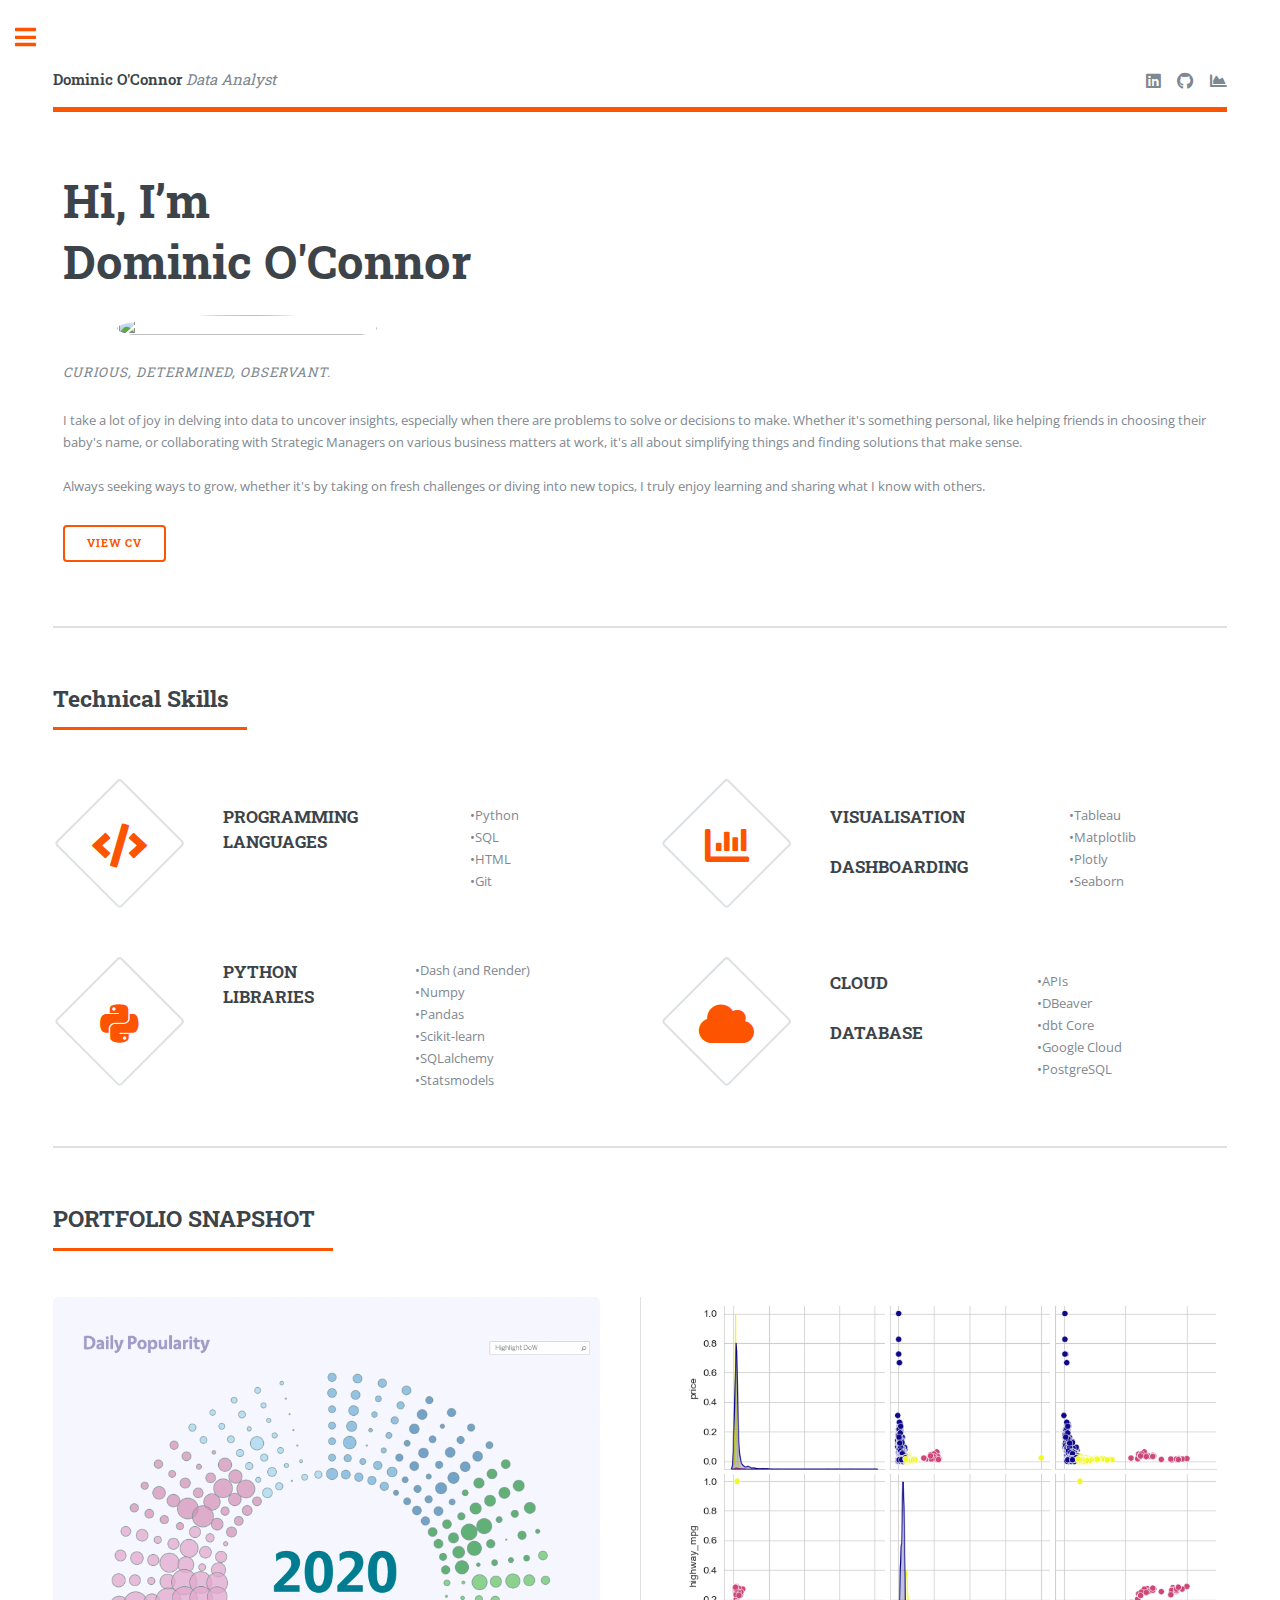
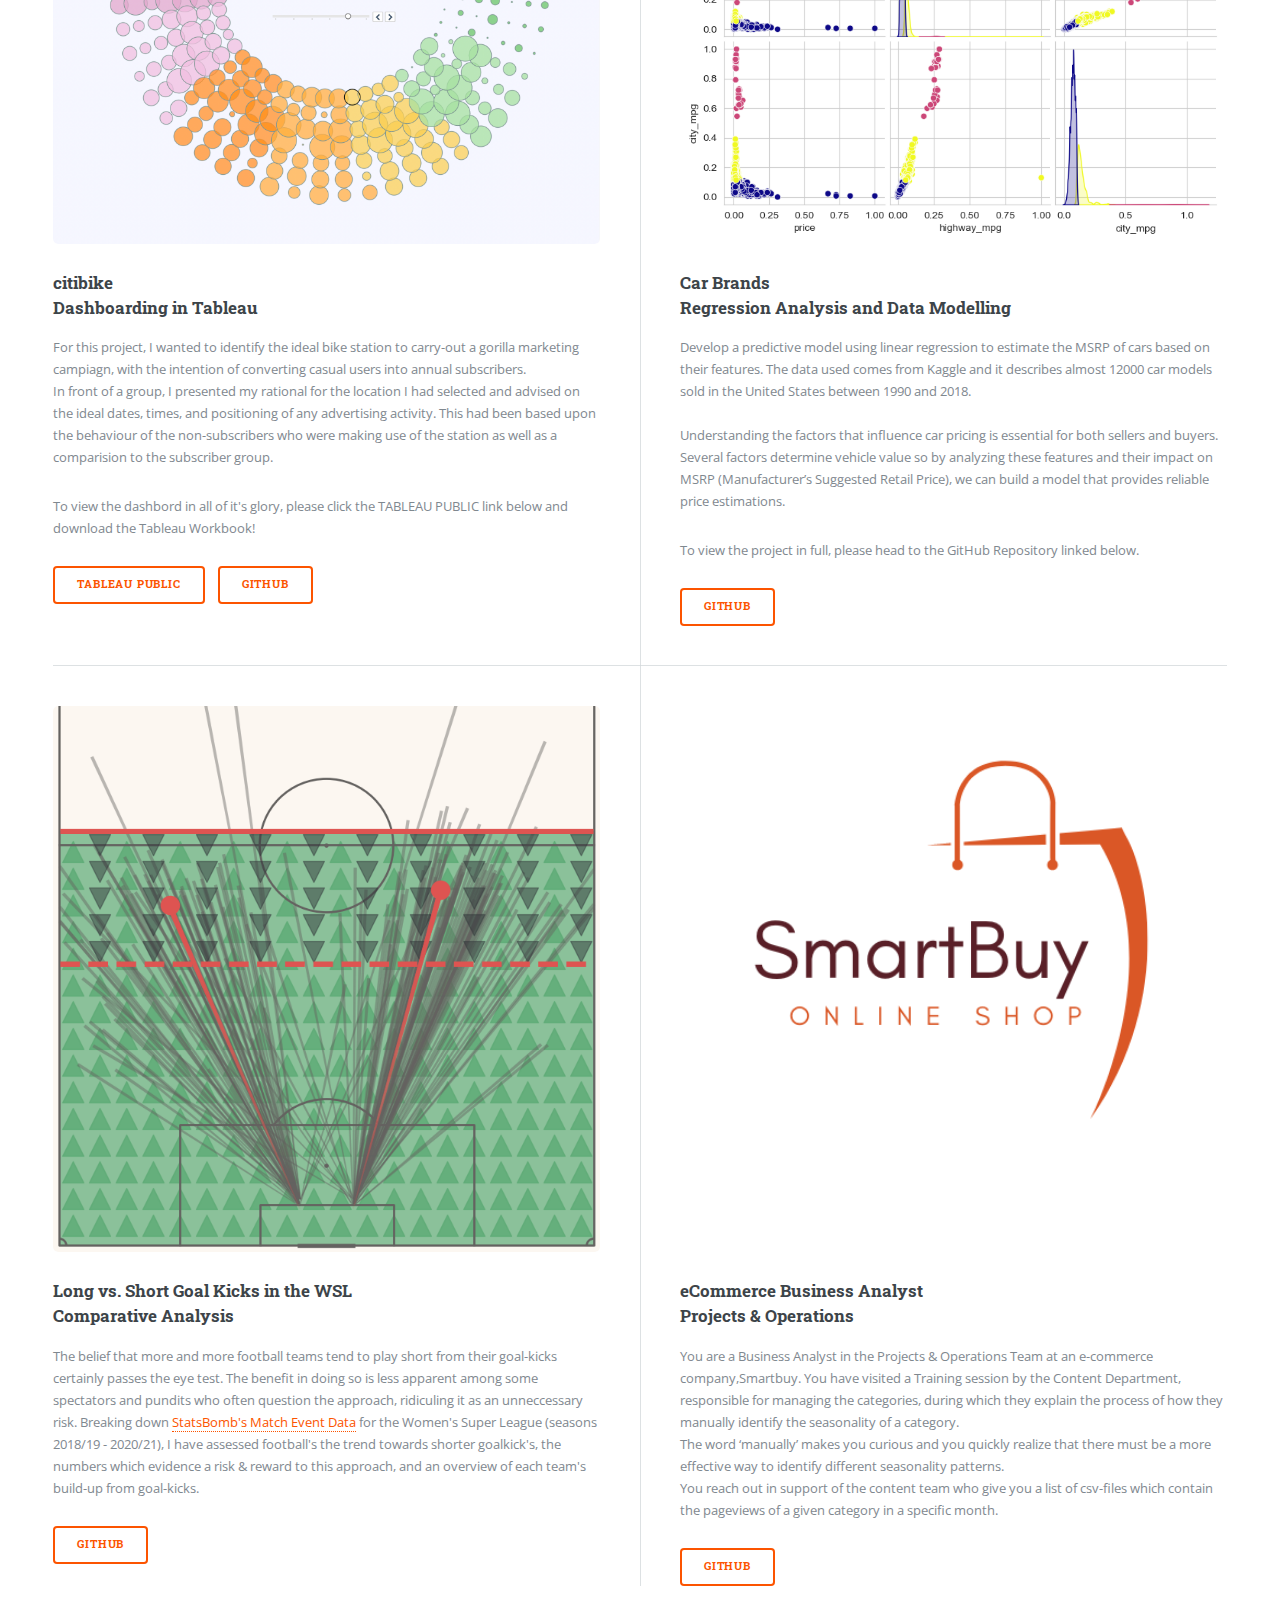
==== index.html @ 065645d9 "homepage update" ====
<!DOCTYPE HTML>
<!--
	Editorial by HTML5 UP
	html5up.net | @ajlkn
	Free for personal and commercial use under the CCA 3.0 license (html5up.net/license)
-->
<html>
	<head>
		<title>Dominic O'Connor : HOME</title>
		<meta charset="utf-8" />
		<meta name="viewport" content="width=device-width, initial-scale=1, user-scalable=no" />
		<link rel="stylesheet" href="assets/css/main.css" />
		<style>
            /* Custom styles for positioning */
            .content {
                display: flex;
                flex-wrap: flex;
            }

            .content > * {
                flex: 1 1 auto;
                margin: 10px; /* Adjust margins as needed */
            }

            .image.object {
                max-width: 260px; /* Adjust image width as needed */
				max-height: 260px;
				margin-top: 0;
				border-radius: 50%; /* Make the image circular */
				overflow: hidden; /* Hide overflow if the image exceeds the border-radius */
            }

            /* Optional: Adjust for responsiveness */
            @media (max-width: 50px) {
                .content {
                    flex-direction: column;
                }

                .image.object {
                    margin-top: 10px; /* Adjust spacing between text and image */
                    max-width: 100%;
                }
            }
        </style>
    </head>
    <body class="is-preload">

        <!-- Wrapper -->
        <div id="wrapper">

            <!-- Main -->
            <div id="main">
                <div class="inner">

                    <!-- Header -->
                    <header id="header">
                        <a href="index.html" class="logo"><strong>Dominic O'Connor</strong>  <i>Data Analyst </i></a>
                        <ul class="icons">
                            <li><a href="https://www.linkedin.com/in/dominic-oconnor-ber/" class="icon brands fa-linkedin"><span class="label">LinkedIn</span></a></li>
                            <li><a href="https://github.com/domoconnor89/data_analytics" class="icon brands fa-github"><span class="label">GitHub</span></a></li>
							<li><a href="https://public.tableau.com/app/profile/dominic.oconnor/vizzes" class="icon solid fa-chart-area"><span class="label">Tableau</span></a></li>
                        </ul>
                    </header>

                    <!-- Banner -->
                    <section id="banner">
                        <div class="content">
                            <div>
                                <header>
                                    <h1>Hi, I’m<br />
                                        Dominic O'Connor
                                    </h1>
									<span class="image object">
										<img src="https://media.licdn.com/dms/image/D4E03AQFtPS8UwrPFDA/profile-displayphoto-shrink_400_400/0/1677434309975?e=1720656000&v=beta&t=kcJANQjPfqrZ8H5H9mLV_hYFiidz7Fue8SlRc5HtqXQ" alt="" />
									</span>
                                    <p><i>Curious, determined, observant.</i></p>
                                </header>
                                <p>I take a lot of joy in delving into data to uncover insights, especially when there are problems to solve or decisions to make. Whether it's something personal, like helping friends in choosing their baby's name, or collaborating with Strategic Managers on various business matters at work, it's all about simplifying things and finding solutions that make sense.<br /><br />Always seeking ways to grow, whether it's by taking on fresh challenges or diving into new topics, I truly enjoy learning and sharing what I know with others.</p>
                                <ul class="actions">
                                    <li><a href="https://drive.google.com/file/d/100K8u-J4rT_ey2zzI8saqtBsIDunyB8M/view?usp=sharing" class="button big">View CV</a></li>
                                </ul>
                            </div>
                        </div>
                    </section>

							<!-- Section -->
								<section>
									<header class="major">
										<h2>Technical Skills</h2>
									</header>
									<div class="features">
										<article>
											<span class="icon solid fa-code"></span>
											<div class="content">
												<h3>PROGRAMMING<br>LANGUAGES</h3>
												<p>&#x2022;Python<br>
												&#x2022;SQL<br>
												&#x2022;HTML<br>
												&#x2022;Git</p>
											</div>
										</article>
										<article>
											<span class="icon solid fa-chart-bar"></span>
											<div class="content">
												<h3>VISUALISATION<br><br>DASHBOARDING</h3>
												<p>&#x2022;Tableau<br>
												&#x2022;Matplotlib<br>
												&#x2022;Plotly<br>
												&#x2022;Seaborn
												</p>
											</div>
										</article>
										<article>
											<span class="icon brands fa-python"></span>
											<div class="content">
												<h3>PYTHON<br>LIBRARIES</h3>
												<p>&#x2022;Dash (and Render)<br>
												&#x2022;Numpy<br>
												&#x2022;Pandas<br>
												&#x2022;Scikit-learn<br>
												&#x2022;SQLalchemy<br>
												&#x2022;Statsmodels
												</p>
											</div>
										</article>
										<article>
											<span class="icon solid fa-cloud"></span>
											<div class="content">
												<h3>CLOUD<br><br>DATABASE</h3>
												<p>&#x2022;APIs<br>
												&#x2022;DBeaver<br>
												&#x2022;dbt Core<br>
												&#x2022;Google Cloud<br>
												&#x2022;PostgreSQL</p>
											</div>
										</article>
									</div>
								</section>

							<!-- Section -->
								<section>
									<header class="major">
										<h2>PORTFOLIO SNAPSHOT</h2>
									</header>
									<div class="posts">
										<article>
											<a href="https://public.tableau.com/views/jc_citibike_final/CitiBikeStory?:language=en-US&:sid=&:display_count=n&:origin=viz_share_link" class="image"><img src="images/pic01.png" alt="" /></a>
											<h3>citibike <br>Dashboarding in Tableau</h3>
											<p>For this project, I wanted to identify the ideal bike station to carry-out a gorilla marketing campiagn, with the intention of converting casual users into annual subscribers.<br>
											In front of a group, I presented my rational for the location I had selected and advised on the ideal dates, times, and positioning of any advertising activity. This had been based upon the behaviour of the non-subscribers who were making use of the station as well as a comparision to the subscriber group.</p>
											<p>To view the dashbord in all of it's glory, please click the TABLEAU PUBLIC link below and download the Tableau Workbook!</p>

											<ul class="actions">
												<li><a href="https://public.tableau.com/views/jc_citibike_final/CitiBikeStory?:language=en-US&:sid=&:display_count=n&:origin=viz_share_link" class="button">Tableau Public</a></li>
											
												<li><a href="https://github.com/domoconnor89/data_analytics/tree/main/citibikes_dashboarding" class="button">GitHub</a></li>
											</ul>
										</article>
										<article>
											<a href="https://github.com/domoconnor89/data_analytics/tree/main/car_brand_modeling" class="image"><img src="images/pic02.png" alt="" /></a>
											<h3>Car Brands <br>Regression Analysis and Data Modelling</h3>
											<p>Develop a predictive model using linear regression to estimate the MSRP of cars based on their features. The data used comes from Kaggle and it describes almost 12000 car models sold in the United States between 1990 and 2018.
											<br><br>
											Understanding the factors that influence car pricing is essential for both sellers and buyers. Several factors determine vehicle value so by analyzing these features and their impact on MSRP (Manufacturer’s Suggested Retail Price), we can build a model that provides reliable price estimations.</p>
											<p>To view the project in full, please head to the GitHub Repository linked below.</p>
											<ul class="actions">
												<li><a href="https://github.com/domoconnor89/data_analytics/tree/main/car_brand_modeling" class="button">GitHub</a></li>
											</ul>
										</article>
										<article>
											<a href="https://github.com/domoconnor89/data_analytics/tree/main/goal_kick_comparative_analysis" class="image"><img src="images/pic03.png" alt="" /></a>
											<h3>Long vs. Short Goal Kicks in the WSL <br>Comparative Analysis</h3>
											<p>The belief that more and more football teams tend to play short from their goal-kicks certainly passes the eye test. The benefit in doing so is less apparent among some spectators and pundits who often question the approach, ridiculing it as an unneccessary risk. Breaking down <a href="https://statsbomb.com/news/statsbomb-release-free-2020-21-fa-womens-super-league-data-updated-r-guide/">StatsBomb's Match Event Data</a> for the Women's Super League (seasons 2018/19 - 2020/21), I have assessed football's the trend towards shorter goalkick's, the numbers which evidence a risk & reward to this approach, and an overview of each team's build-up from goal-kicks.</p>
											<ul class="actions">
												<li><a href="https://github.com/domoconnor89/data_analytics/tree/main/goal_kick_comparative_analysis" class="button">GitHub</a></li>
											</ul>
										</article>
										<article>
											<a href="https://github.com/domoconnor89/data_analytics/tree/main/ecommerce_traffic_analysis" class="image"><img src="images/pic04.png" alt="" /></a>
											<h3>eCommerce Business Analyst <br>Projects & Operations</h3>
											<p>You are a Business Analyst in the Projects & Operations Team at an e-commerce company,Smartbuy. You have visited a Training session by the Content Department, responsible for managing the categories, during which they explain the process of how they manually identify the seasonality of a category.
											<br>The word ‘manually’ makes you curious and you quickly realize that there must be a more effective way to identify different seasonality patterns.
											<br>You reach out in support of the content team who give you a list of csv-files which contain the pageviews of a given category in a specific month.</p>
											<ul class="actions">
												<li><a href="https://github.com/domoconnor89/data_analytics/tree/main/ecommerce_traffic_analysis" class="button">GitHub</a></li>
											</ul>
										</article>
										
									</div>
								</section>

						</div>
					</div>

				<!-- Sidebar -->
					<div id="sidebar">
						<div class="inner">

							<!-- Search -->
								<section id="search" class="alt">
									<form method="post" action="#">
										<input type="text" name="query" id="query" placeholder="Search" />
									</form>
								</section>

							<!-- Menu -->
								<nav id="menu">
									<header class="major">
										<h2>Menu</h2>
									</header>
									<ul>
										<li><a href="index.html">Home</a></li>
										<li><a href="cv_resume.html">CV / Resumé</a></li>
										<li><a href="portfolio.html">Portfolio</a></li>
										<li>
											<span class="opener">External Links</span>
											<ul>
												<li><a href="https://www.linkedin.com/in/dominic-oconnor-ber/">LinkedIn</a></li>
												<li><a href="https://github.com/domoconnor89/data_analytics">GitHub</a></li>
												<li><a href="https://public.tableau.com/app/profile/dominic.oconnor/vizzes" >Tableau Public</a></li>
											</ul>
										</li>
										
									</ul>
								</nav>

							<!-- Section -->
								<section>
									<header class="major">
										<h2>Get In Touch</h2>
									</header>
									<p>Interested in working together? <br>
										Please get in touch with me via LinkedIn or the email address below. I’d love to hear from you! </p>
										<ul class="contact">
										<li class="icon brands fa-linkedin"><a href="https://www.linkedin.com/in/dominic-oconnor-ber/">LinkedIn</a></li>

										<li class="icon solid fa-envelope"><a href="mailto:dominicoconnor89@googlemail.com">dominicoconnor89@googlemail.com</a></li>
									</section>

									<section>	
									<h2>Dominic O'Connor<br><i>Data Analyst</i></h2>
									<ul class="contact">
									<li class="icon solid fa-map-marker-alt">Berlin, Germany</li>
									</ul>

							<!-- Footer -->
								<footer id="footer">
									<p class="copyright">&copy; Untitled. All rights reserved. <br>Design: <a href="https://html5up.net">HTML5 UP</a>.</p>
								</footer>

						</div>
					</div>

			</div>

		<!-- Scripts -->
			<script src="assets/js/jquery.min.js"></script>
			<script src="assets/js/browser.min.js"></script>
			<script src="assets/js/breakpoints.min.js"></script>
			<script src="assets/js/util.js"></script>
			<script src="assets/js/main.js"></script>

	</body>
</html>
---- assets/css/main.css ----
@import url(fontawesome-all.min.css);
@import url("https://fonts.googleapis.com/css?family=Open+Sans:400,600,400italic,600italic|Roboto+Slab:400,700");
/*
	Editorial by HTML5 UP
	html5up.net | @ajlkn
	Free for personal and commercial use under the CCA 3.0 license (html5up.net/license)
*/
html, body, div, span, applet, object,
iframe, h1, h2, h3, h4, h5, h6, p, blockquote,
pre, a, abbr, acronym, address, big, cite,
code, del, dfn, em, img, ins, kbd, q, s, samp,
small, strike, strong, sub, sup, tt, var, b,
u, i, center, dl, dt, dd, ol, ul, li, fieldset,
form, label, legend, table, caption, tbody,
tfoot, thead, tr, th, td, article, aside,
canvas, details, embed, figure, figcaption,
footer, header, hgroup, menu, nav, output, ruby,
section, summary, time, mark, audio, video {
  margin: 0;
  padding: 0;
  border: 0;
  font-size: 100%;
  font: inherit;
  vertical-align: baseline; }

article, aside, details, figcaption, figure,
footer, header, hgroup, menu, nav, section {
  display: block; }

body {
  line-height: 1; }

ol, ul {
  list-style: none; }

blockquote, q {
  quotes: none; }
  blockquote:before, blockquote:after, q:before, q:after {
    content: '';
    content: none; }

table {
  border-collapse: collapse;
  border-spacing: 0; }

body {
  -webkit-text-size-adjust: none; }

mark {
  background-color: transparent;
  color: inherit; }

input::-moz-focus-inner {
  border: 0;
  padding: 0; }

input, select, textarea {
  -moz-appearance: none;
  -webkit-appearance: none;
  -ms-appearance: none;
  appearance: none; }

/* Basic */
@-ms-viewport {
  width: device-width; }

body {
  -ms-overflow-style: scrollbar; }

@media screen and (max-width: 480px) {
  html, body {
    min-width: 320px; } }

html {
  box-sizing: border-box; }

*, *:before, *:after {
  box-sizing: inherit; }

body {
  background: #ffffff; }
  body.is-preload *, body.is-preload *:before, body.is-preload *:after, body.is-resizing *, body.is-resizing *:before, body.is-resizing *:after {
    -moz-animation: none !important;
    -webkit-animation: none !important;
    -ms-animation: none !important;
    animation: none !important;
    -moz-transition: none !important;
    -webkit-transition: none !important;
    -ms-transition: none !important;
    transition: none !important; }

/* Type */
body, input, select, textarea {
  color: #7f888f;
  font-family: "Open Sans", sans-serif;
  font-size: 13pt;
  font-weight: 400;
  line-height: 1.65; }
  @media screen and (max-width: 1680px) {
    body, input, select, textarea {
      font-size: 11pt; } }
  @media screen and (max-width: 1280px) {
    body, input, select, textarea {
      font-size: 10pt; } }
  @media screen and (max-width: 360px) {
    body, input, select, textarea {
      font-size: 9pt; } }

a {
  -moz-transition: color 0.2s ease-in-out, border-bottom-color 0.2s ease-in-out;
  -webkit-transition: color 0.2s ease-in-out, border-bottom-color 0.2s ease-in-out;
  -ms-transition: color 0.2s ease-in-out, border-bottom-color 0.2s ease-in-out;
  transition: color 0.2s ease-in-out, border-bottom-color 0.2s ease-in-out;
  border-bottom: dotted 1px;
  color: #fc5400;
  text-decoration: none; }
  a:hover {
    border-bottom-color: #fc5400;
    color: #fc5400 !important; }
    a:hover strong {
      color: inherit; }

strong, b {
  color: #3d4449;
  font-weight: 600; }

em, i {
  font-style: italic; }

p {
  margin: 0 0 2em 0; }

h1, h2, h3, h4, h5, h6 {
  color: #3d4449;
  font-family: "Roboto Slab", serif;
  font-weight: 700;
  line-height: 1.5;
  margin: 0 0 1em 0; }
  h1 a, h2 a, h3 a, h4 a, h5 a, h6 a {
    color: inherit;
    text-decoration: none;
    border-bottom: 0; }

h1 {
  font-size: 4em;
  margin: 0 0 0.5em 0;
  line-height: 1.3; }

h2 {
  font-size: 1.75em; }

h3 {
  font-size: 1.25em; }

h4 {
  font-size: 1.1em; }

h5 {
  font-size: 0.9em; }

h6 {
  font-size: 0.7em; }

@media screen and (max-width: 1680px) {
  h1 {
    font-size: 3.5em; } }

@media screen and (max-width: 980px) {
  h1 {
    font-size: 3.25em; } }

@media screen and (max-width: 736px) {
  h1 {
    font-size: 2em;
    line-height: 1.4; }
  h2 {
    font-size: 1.5em; } }

sub {
  font-size: 0.8em;
  position: relative;
  top: 0.5em; }

sup {
  font-size: 0.8em;
  position: relative;
  top: -0.5em; }

blockquote {
  border-left: solid 3px rgba(210, 215, 217, 0.75);
  font-style: italic;
  margin: 0 0 2em 0;
  padding: 0.5em 0 0.5em 2em; }

code {
  background: rgba(230, 235, 237, 0.25);
  border-radius: 0.375em;
  border: solid 1px rgba(210, 215, 217, 0.75);
  font-family: "Courier New", monospace;
  font-size: 0.9em;
  margin: 0 0.25em;
  padding: 0.25em 0.65em; }

pre {
  -webkit-overflow-scrolling: touch;
  font-family: "Courier New", monospace;
  font-size: 0.9em;
  margin: 0 0 2em 0; }
  pre code {
    display: block;
    line-height: 1.75;
    padding: 1em 1.5em;
    overflow-x: auto; }

hr {
  border: 0;
  border-bottom: solid 1px rgba(210, 215, 217, 0.75);
  margin: 2em 0; }
  hr.major {
    margin: 3em 0; }

.align-left {
  text-align: left; }

.align-center {
  text-align: center; }

.align-right {
  text-align: right; }

/* Row */
.row {
  display: flex;
  flex-wrap: wrap;
  box-sizing: border-box;
  align-items: stretch; }
  .row > * {
    box-sizing: border-box; }
  .row.gtr-uniform > * > :last-child {
    margin-bottom: 0; }
  .row.aln-left {
    justify-content: flex-start; }
  .row.aln-center {
    justify-content: center; }
  .row.aln-right {
    justify-content: flex-end; }
  .row.aln-top {
    align-items: flex-start; }
  .row.aln-middle {
    align-items: center; }
  .row.aln-bottom {
    align-items: flex-end; }
  .row > .imp {
    order: -1; }
  .row > .col-1 {
    width: 8.33333%; }
  .row > .off-1 {
    margin-left: 8.33333%; }
  .row > .col-2 {
    width: 16.66667%; }
  .row > .off-2 {
    margin-left: 16.66667%; }
  .row > .col-3 {
    width: 25%; }
  .row > .off-3 {
    margin-left: 25%; }
  .row > .col-4 {
    width: 33.33333%; }
  .row > .off-4 {
    margin-left: 33.33333%; }
  .row > .col-5 {
    width: 41.66667%; }
  .row > .off-5 {
    margin-left: 41.66667%; }
  .row > .col-6 {
    width: 50%; }
  .row > .off-6 {
    margin-left: 50%; }
  .row > .col-7 {
    width: 58.33333%; }
  .row > .off-7 {
    margin-left: 58.33333%; }
  .row > .col-8 {
    width: 66.66667%; }
  .row > .off-8 {
    margin-left: 66.66667%; }
  .row > .col-9 {
    width: 75%; }
  .row > .off-9 {
    margin-left: 75%; }
  .row > .col-10 {
    width: 83.33333%; }
  .row > .off-10 {
    margin-left: 83.33333%; }
  .row > .col-11 {
    width: 91.66667%; }
  .row > .off-11 {
    margin-left: 91.66667%; }
  .row > .col-12 {
    width: 100%; }
  .row > .off-12 {
    margin-left: 100%; }
  .row.gtr-0 {
    margin-top: 0;
    margin-left: 0em; }
    .row.gtr-0 > * {
      padding: 0 0 0 0em; }
    .row.gtr-0.gtr-uniform {
      margin-top: 0em; }
      .row.gtr-0.gtr-uniform > * {
        padding-top: 0em; }
  .row.gtr-25 {
    margin-top: 0;
    margin-left: -0.375em; }
    .row.gtr-25 > * {
      padding: 0 0 0 0.375em; }
    .row.gtr-25.gtr-uniform {
      margin-top: -0.375em; }
      .row.gtr-25.gtr-uniform > * {
        padding-top: 0.375em; }
  .row.gtr-50 {
    margin-top: 0;
    margin-left: -0.75em; }
    .row.gtr-50 > * {
      padding: 0 0 0 0.75em; }
    .row.gtr-50.gtr-uniform {
      margin-top: -0.75em; }
      .row.gtr-50.gtr-uniform > * {
        padding-top: 0.75em; }
  .row {
    margin-top: 0;
    margin-left: -1.5em; }
    .row > * {
      padding: 0 0 0 1.5em; }
    .row.gtr-uniform {
      margin-top: -1.5em; }
      .row.gtr-uniform > * {
        padding-top: 1.5em; }
  .row.gtr-150 {
    margin-top: 0;
    margin-left: -2.25em; }
    .row.gtr-150 > * {
      padding: 0 0 0 2.25em; }
    .row.gtr-150.gtr-uniform {
      margin-top: -2.25em; }
      .row.gtr-150.gtr-uniform > * {
        padding-top: 2.25em; }
  .row.gtr-200 {
    margin-top: 0;
    margin-left: -3em; }
    .row.gtr-200 > * {
      padding: 0 0 0 3em; }
    .row.gtr-200.gtr-uniform {
      margin-top: -3em; }
      .row.gtr-200.gtr-uniform > * {
        padding-top: 3em; }
  @media screen and (max-width: 1680px) {
    .row {
      display: flex;
      flex-wrap: wrap;
      box-sizing: border-box;
      align-items: stretch; }
      .row > * {
        box-sizing: border-box; }
      .row.gtr-uniform > * > :last-child {
        margin-bottom: 0; }
      .row.aln-left {
        justify-content: flex-start; }
      .row.aln-center {
        justify-content: center; }
      .row.aln-right {
        justify-content: flex-end; }
      .row.aln-top {
        align-items: flex-start; }
      .row.aln-middle {
        align-items: center; }
      .row.aln-bottom {
        align-items: flex-end; }
      .row > .imp-xlarge {
        order: -1; }
      .row > .col-1-xlarge {
        width: 8.33333%; }
      .row > .off-1-xlarge {
        margin-left: 8.33333%; }
      .row > .col-2-xlarge {
        width: 16.66667%; }
      .row > .off-2-xlarge {
        margin-left: 16.66667%; }
      .row > .col-3-xlarge {
        width: 25%; }
      .row > .off-3-xlarge {
        margin-left: 25%; }
      .row > .col-4-xlarge {
        width: 33.33333%; }
      .row > .off-4-xlarge {
        margin-left: 33.33333%; }
      .row > .col-5-xlarge {
        width: 41.66667%; }
      .row > .off-5-xlarge {
        margin-left: 41.66667%; }
      .row > .col-6-xlarge {
        width: 50%; }
      .row > .off-6-xlarge {
        margin-left: 50%; }
      .row > .col-7-xlarge {
        width: 58.33333%; }
      .row > .off-7-xlarge {
        margin-left: 58.33333%; }
      .row > .col-8-xlarge {
        width: 66.66667%; }
      .row > .off-8-xlarge {
        margin-left: 66.66667%; }
      .row > .col-9-xlarge {
        width: 75%; }
      .row > .off-9-xlarge {
        margin-left: 75%; }
      .row > .col-10-xlarge {
        width: 83.33333%; }
      .row > .off-10-xlarge {
        margin-left: 83.33333%; }
      .row > .col-11-xlarge {
        width: 91.66667%; }
      .row > .off-11-xlarge {
        margin-left: 91.66667%; }
      .row > .col-12-xlarge {
        width: 100%; }
      .row > .off-12-xlarge {
        margin-left: 100%; }
      .row.gtr-0 {
        margin-top: 0;
        margin-left: 0em; }
        .row.gtr-0 > * {
          padding: 0 0 0 0em; }
        .row.gtr-0.gtr-uniform {
          margin-top: 0em; }
          .row.gtr-0.gtr-uniform > * {
            padding-top: 0em; }
      .row.gtr-25 {
        margin-top: 0;
        margin-left: -0.375em; }
        .row.gtr-25 > * {
          padding: 0 0 0 0.375em; }
        .row.gtr-25.gtr-uniform {
          margin-top: -0.375em; }
          .row.gtr-25.gtr-uniform > * {
            padding-top: 0.375em; }
      .row.gtr-50 {
        margin-top: 0;
        margin-left: -0.75em; }
        .row.gtr-50 > * {
          padding: 0 0 0 0.75em; }
        .row.gtr-50.gtr-uniform {
          margin-top: -0.75em; }
          .row.gtr-50.gtr-uniform > * {
            padding-top: 0.75em; }
      .row {
        margin-top: 0;
        margin-left: -1.5em; }
        .row > * {
          padding: 0 0 0 1.5em; }
        .row.gtr-uniform {
          margin-top: -1.5em; }
          .row.gtr-uniform > * {
            padding-top: 1.5em; }
      .row.gtr-150 {
        margin-top: 0;
        margin-left: -2.25em; }
        .row.gtr-150 > * {
          padding: 0 0 0 2.25em; }
        .row.gtr-150.gtr-uniform {
          margin-top: -2.25em; }
          .row.gtr-150.gtr-uniform > * {
            padding-top: 2.25em; }
      .row.gtr-200 {
        margin-top: 0;
        margin-left: -3em; }
        .row.gtr-200 > * {
          padding: 0 0 0 3em; }
        .row.gtr-200.gtr-uniform {
          margin-top: -3em; }
          .row.gtr-200.gtr-uniform > * {
            padding-top: 3em; } }
  @media screen and (max-width: 1280px) {
    .row {
      display: flex;
      flex-wrap: wrap;
      box-sizing: border-box;
      align-items: stretch; }
      .row > * {
        box-sizing: border-box; }
      .row.gtr-uniform > * > :last-child {
        margin-bottom: 0; }
      .row.aln-left {
        justify-content: flex-start; }
      .row.aln-center {
        justify-content: center; }
      .row.aln-right {
        justify-content: flex-end; }
      .row.aln-top {
        align-items: flex-start; }
      .row.aln-middle {
        align-items: center; }
      .row.aln-bottom {
        align-items: flex-end; }
      .row > .imp-large {
        order: -1; }
      .row > .col-1-large {
        width: 8.33333%; }
      .row > .off-1-large {
        margin-left: 8.33333%; }
      .row > .col-2-large {
        width: 16.66667%; }
      .row > .off-2-large {
        margin-left: 16.66667%; }
      .row > .col-3-large {
        width: 25%; }
      .row > .off-3-large {
        margin-left: 25%; }
      .row > .col-4-large {
        width: 33.33333%; }
      .row > .off-4-large {
        margin-left: 33.33333%; }
      .row > .col-5-large {
        width: 41.66667%; }
      .row > .off-5-large {
        margin-left: 41.66667%; }
      .row > .col-6-large {
        width: 50%; }
      .row > .off-6-large {
        margin-left: 50%; }
      .row > .col-7-large {
        width: 58.33333%; }
      .row > .off-7-large {
        margin-left: 58.33333%; }
      .row > .col-8-large {
        width: 66.66667%; }
      .row > .off-8-large {
        margin-left: 66.66667%; }
      .row > .col-9-large {
        width: 75%; }
      .row > .off-9-large {
        margin-left: 75%; }
      .row > .col-10-large {
        width: 83.33333%; }
      .row > .off-10-large {
        margin-left: 83.33333%; }
      .row > .col-11-large {
        width: 91.66667%; }
      .row > .off-11-large {
        margin-left: 91.66667%; }
      .row > .col-12-large {
        width: 100%; }
      .row > .off-12-large {
        margin-left: 100%; }
      .row.gtr-0 {
        margin-top: 0;
        margin-left: 0em; }
        .row.gtr-0 > * {
          padding: 0 0 0 0em; }
        .row.gtr-0.gtr-uniform {
          margin-top: 0em; }
          .row.gtr-0.gtr-uniform > * {
            padding-top: 0em; }
      .row.gtr-25 {
        margin-top: 0;
        margin-left: -0.375em; }
        .row.gtr-25 > * {
          padding: 0 0 0 0.375em; }
        .row.gtr-25.gtr-uniform {
          margin-top: -0.375em; }
          .row.gtr-25.gtr-uniform > * {
            padding-top: 0.375em; }
      .row.gtr-50 {
        margin-top: 0;
        margin-left: -0.75em; }
        .row.gtr-50 > * {
          padding: 0 0 0 0.75em; }
        .row.gtr-50.gtr-uniform {
          margin-top: -0.75em; }
          .row.gtr-50.gtr-uniform > * {
            padding-top: 0.75em; }
      .row {
        margin-top: 0;
        margin-left: -1.5em; }
        .row > * {
          padding: 0 0 0 1.5em; }
        .row.gtr-uniform {
          margin-top: -1.5em; }
          .row.gtr-uniform > * {
            padding-top: 1.5em; }
      .row.gtr-150 {
        margin-top: 0;
        margin-left: -2.25em; }
        .row.gtr-150 > * {
          padding: 0 0 0 2.25em; }
        .row.gtr-150.gtr-uniform {
          margin-top: -2.25em; }
          .row.gtr-150.gtr-uniform > * {
            padding-top: 2.25em; }
      .row.gtr-200 {
        margin-top: 0;
        margin-left: -3em; }
        .row.gtr-200 > * {
          padding: 0 0 0 3em; }
        .row.gtr-200.gtr-uniform {
          margin-top: -3em; }
          .row.gtr-200.gtr-uniform > * {
            padding-top: 3em; } }
  @media screen and (max-width: 980px) {
    .row {
      display: flex;
      flex-wrap: wrap;
      box-sizing: border-box;
      align-items: stretch; }
      .row > * {
        box-sizing: border-box; }
      .row.gtr-uniform > * > :last-child {
        margin-bottom: 0; }
      .row.aln-left {
        justify-content: flex-start; }
      .row.aln-center {
        justify-content: center; }
      .row.aln-right {
        justify-content: flex-end; }
      .row.aln-top {
        align-items: flex-start; }
      .row.aln-middle {
        align-items: center; }
      .row.aln-bottom {
        align-items: flex-end; }
      .row > .imp-medium {
        order: -1; }
      .row > .col-1-medium {
        width: 8.33333%; }
      .row > .off-1-medium {
        margin-left: 8.33333%; }
      .row > .col-2-medium {
        width: 16.66667%; }
      .row > .off-2-medium {
        margin-left: 16.66667%; }
      .row > .col-3-medium {
        width: 25%; }
      .row > .off-3-medium {
        margin-left: 25%; }
      .row > .col-4-medium {
        width: 33.33333%; }
      .row > .off-4-medium {
        margin-left: 33.33333%; }
      .row > .col-5-medium {
        width: 41.66667%; }
      .row > .off-5-medium {
        margin-left: 41.66667%; }
      .row > .col-6-medium {
        width: 50%; }
      .row > .off-6-medium {
        margin-left: 50%; }
      .row > .col-7-medium {
        width: 58.33333%; }
      .row > .off-7-medium {
        margin-left: 58.33333%; }
      .row > .col-8-medium {
        width: 66.66667%; }
      .row > .off-8-medium {
        margin-left: 66.66667%; }
      .row > .col-9-medium {
        width: 75%; }
      .row > .off-9-medium {
        margin-left: 75%; }
      .row > .col-10-medium {
        width: 83.33333%; }
      .row > .off-10-medium {
        margin-left: 83.33333%; }
      .row > .col-11-medium {
        width: 91.66667%; }
      .row > .off-11-medium {
        margin-left: 91.66667%; }
      .row > .col-12-medium {
        width: 100%; }
      .row > .off-12-medium {
        margin-left: 100%; }
      .row.gtr-0 {
        margin-top: 0;
        margin-left: 0em; }
        .row.gtr-0 > * {
          padding: 0 0 0 0em; }
        .row.gtr-0.gtr-uniform {
          margin-top: 0em; }
          .row.gtr-0.gtr-uniform > * {
            padding-top: 0em; }
      .row.gtr-25 {
        margin-top: 0;
        margin-left: -0.375em; }
        .row.gtr-25 > * {
          padding: 0 0 0 0.375em; }
        .row.gtr-25.gtr-uniform {
          margin-top: -0.375em; }
          .row.gtr-25.gtr-uniform > * {
            padding-top: 0.375em; }
      .row.gtr-50 {
        margin-top: 0;
        margin-left: -0.75em; }
        .row.gtr-50 > * {
          padding: 0 0 0 0.75em; }
        .row.gtr-50.gtr-uniform {
          margin-top: -0.75em; }
          .row.gtr-50.gtr-uniform > * {
            padding-top: 0.75em; }
      .row {
        margin-top: 0;
        margin-left: -1.5em; }
        .row > * {
          padding: 0 0 0 1.5em; }
        .row.gtr-uniform {
          margin-top: -1.5em; }
          .row.gtr-uniform > * {
            padding-top: 1.5em; }
      .row.gtr-150 {
        margin-top: 0;
        margin-left: -2.25em; }
        .row.gtr-150 > * {
          padding: 0 0 0 2.25em; }
        .row.gtr-150.gtr-uniform {
          margin-top: -2.25em; }
          .row.gtr-150.gtr-uniform > * {
            padding-top: 2.25em; }
      .row.gtr-200 {
        margin-top: 0;
        margin-left: -3em; }
        .row.gtr-200 > * {
          padding: 0 0 0 3em; }
        .row.gtr-200.gtr-uniform {
          margin-top: -3em; }
          .row.gtr-200.gtr-uniform > * {
            padding-top: 3em; } }
  @media screen and (max-width: 736px) {
    .row {
      display: flex;
      flex-wrap: wrap;
      box-sizing: border-box;
      align-items: stretch; }
      .row > * {
        box-sizing: border-box; }
      .row.gtr-uniform > * > :last-child {
        margin-bottom: 0; }
      .row.aln-left {
        justify-content: flex-start; }
      .row.aln-center {
        justify-content: center; }
      .row.aln-right {
        justify-content: flex-end; }
      .row.aln-top {
        align-items: flex-start; }
      .row.aln-middle {
        align-items: center; }
      .row.aln-bottom {
        align-items: flex-end; }
      .row > .imp-small {
        order: -1; }
      .row > .col-1-small {
        width: 8.33333%; }
      .row > .off-1-small {
        margin-left: 8.33333%; }
      .row > .col-2-small {
        width: 16.66667%; }
      .row > .off-2-small {
        margin-left: 16.66667%; }
      .row > .col-3-small {
        width: 25%; }
      .row > .off-3-small {
        margin-left: 25%; }
      .row > .col-4-small {
        width: 33.33333%; }
      .row > .off-4-small {
        margin-left: 33.33333%; }
      .row > .col-5-small {
        width: 41.66667%; }
      .row > .off-5-small {
        margin-left: 41.66667%; }
      .row > .col-6-small {
        width: 50%; }
      .row > .off-6-small {
        margin-left: 50%; }
      .row > .col-7-small {
        width: 58.33333%; }
      .row > .off-7-small {
        margin-left: 58.33333%; }
      .row > .col-8-small {
        width: 66.66667%; }
      .row > .off-8-small {
        margin-left: 66.66667%; }
      .row > .col-9-small {
        width: 75%; }
      .row > .off-9-small {
        margin-left: 75%; }
      .row > .col-10-small {
        width: 83.33333%; }
      .row > .off-10-small {
        margin-left: 83.33333%; }
      .row > .col-11-small {
        width: 91.66667%; }
      .row > .off-11-small {
        margin-left: 91.66667%; }
      .row > .col-12-small {
        width: 100%; }
      .row > .off-12-small {
        margin-left: 100%; }
      .row.gtr-0 {
        margin-top: 0;
        margin-left: 0em; }
        .row.gtr-0 > * {
          padding: 0 0 0 0em; }
        .row.gtr-0.gtr-uniform {
          margin-top: 0em; }
          .row.gtr-0.gtr-uniform > * {
            padding-top: 0em; }
      .row.gtr-25 {
        margin-top: 0;
        margin-left: -0.375em; }
        .row.gtr-25 > * {
          padding: 0 0 0 0.375em; }
        .row.gtr-25.gtr-uniform {
          margin-top: -0.375em; }
          .row.gtr-25.gtr-uniform > * {
            padding-top: 0.375em; }
      .row.gtr-50 {
        margin-top: 0;
        margin-left: -0.75em; }
        .row.gtr-50 > * {
          padding: 0 0 0 0.75em; }
        .row.gtr-50.gtr-uniform {
          margin-top: -0.75em; }
          .row.gtr-50.gtr-uniform > * {
            padding-top: 0.75em; }
      .row {
        margin-top: 0;
        margin-left: -1.5em; }
        .row > * {
          padding: 0 0 0 1.5em; }
        .row.gtr-uniform {
          margin-top: -1.5em; }
          .row.gtr-uniform > * {
            padding-top: 1.5em; }
      .row.gtr-150 {
        margin-top: 0;
        margin-left: -2.25em; }
        .row.gtr-150 > * {
          padding: 0 0 0 2.25em; }
        .row.gtr-150.gtr-uniform {
          margin-top: -2.25em; }
          .row.gtr-150.gtr-uniform > * {
            padding-top: 2.25em; }
      .row.gtr-200 {
        margin-top: 0;
        margin-left: -3em; }
        .row.gtr-200 > * {
          padding: 0 0 0 3em; }
        .row.gtr-200.gtr-uniform {
          margin-top: -3em; }
          .row.gtr-200.gtr-uniform > * {
            padding-top: 3em; } }
  @media screen and (max-width: 480px) {
    .row {
      display: flex;
      flex-wrap: wrap;
      box-sizing: border-box;
      align-items: stretch; }
      .row > * {
        box-sizing: border-box; }
      .row.gtr-uniform > * > :last-child {
        margin-bottom: 0; }
      .row.aln-left {
        justify-content: flex-start; }
      .row.aln-center {
        justify-content: center; }
      .row.aln-right {
        justify-content: flex-end; }
      .row.aln-top {
        align-items: flex-start; }
      .row.aln-middle {
        align-items: center; }
      .row.aln-bottom {
        align-items: flex-end; }
      .row > .imp-xsmall {
        order: -1; }
      .row > .col-1-xsmall {
        width: 8.33333%; }
      .row > .off-1-xsmall {
        margin-left: 8.33333%; }
      .row > .col-2-xsmall {
        width: 16.66667%; }
      .row > .off-2-xsmall {
        margin-left: 16.66667%; }
      .row > .col-3-xsmall {
        width: 25%; }
      .row > .off-3-xsmall {
        margin-left: 25%; }
      .row > .col-4-xsmall {
        width: 33.33333%; }
      .row > .off-4-xsmall {
        margin-left: 33.33333%; }
      .row > .col-5-xsmall {
        width: 41.66667%; }
      .row > .off-5-xsmall {
        margin-left: 41.66667%; }
      .row > .col-6-xsmall {
        width: 50%; }
      .row > .off-6-xsmall {
        margin-left: 50%; }
      .row > .col-7-xsmall {
        width: 58.33333%; }
      .row > .off-7-xsmall {
        margin-left: 58.33333%; }
      .row > .col-8-xsmall {
        width: 66.66667%; }
      .row > .off-8-xsmall {
        margin-left: 66.66667%; }
      .row > .col-9-xsmall {
        width: 75%; }
      .row > .off-9-xsmall {
        margin-left: 75%; }
      .row > .col-10-xsmall {
        width: 83.33333%; }
      .row > .off-10-xsmall {
        margin-left: 83.33333%; }
      .row > .col-11-xsmall {
        width: 91.66667%; }
      .row > .off-11-xsmall {
        margin-left: 91.66667%; }
      .row > .col-12-xsmall {
        width: 100%; }
      .row > .off-12-xsmall {
        margin-left: 100%; }
      .row.gtr-0 {
        margin-top: 0;
        margin-left: 0em; }
        .row.gtr-0 > * {
          padding: 0 0 0 0em; }
        .row.gtr-0.gtr-uniform {
          margin-top: 0em; }
          .row.gtr-0.gtr-uniform > * {
            padding-top: 0em; }
      .row.gtr-25 {
        margin-top: 0;
        margin-left: -0.375em; }
        .row.gtr-25 > * {
          padding: 0 0 0 0.375em; }
        .row.gtr-25.gtr-uniform {
          margin-top: -0.375em; }
          .row.gtr-25.gtr-uniform > * {
            padding-top: 0.375em; }
      .row.gtr-50 {
        margin-top: 0;
        margin-left: -0.75em; }
        .row.gtr-50 > * {
          padding: 0 0 0 0.75em; }
        .row.gtr-50.gtr-uniform {
          margin-top: -0.75em; }
          .row.gtr-50.gtr-uniform > * {
            padding-top: 0.75em; }
      .row {
        margin-top: 0;
        margin-left: -1.5em; }
        .row > * {
          padding: 0 0 0 1.5em; }
        .row.gtr-uniform {
          margin-top: -1.5em; }
          .row.gtr-uniform > * {
            padding-top: 1.5em; }
      .row.gtr-150 {
        margin-top: 0;
        margin-left: -2.25em; }
        .row.gtr-150 > * {
          padding: 0 0 0 2.25em; }
        .row.gtr-150.gtr-uniform {
          margin-top: -2.25em; }
          .row.gtr-150.gtr-uniform > * {
            padding-top: 2.25em; }
      .row.gtr-200 {
        margin-top: 0;
        margin-left: -3em; }
        .row.gtr-200 > * {
          padding: 0 0 0 3em; }
        .row.gtr-200.gtr-uniform {
          margin-top: -3em; }
          .row.gtr-200.gtr-uniform > * {
            padding-top: 3em; } }

/* Section/Article */
section.special, article.special {
  text-align: center; }

header p {
  font-family: "Roboto Slab", serif;
  font-size: 1em;
  font-weight: 400;
  letter-spacing: 0.075em;
  margin-top: -0.5em;
  text-transform: uppercase; }

header.major > :last-child {
  border-bottom: solid 3px #fc5400;
  display: inline-block;
  margin: 0 0 2em 0;
  padding: 0 0.75em 0.5em 0; }

header.main > :last-child {
  margin: 0 0 1em 0; }

/* Form */
form {
  margin: 0 0 2em 0; }

label {
  color: #3d4449;
  display: block;
  font-size: 0.9em;
  font-weight: 600;
  margin: 0 0 1em 0; }

input[type="text"],
input[type="password"],
input[type="email"],
input[type="tel"],
input[type="search"],
input[type="url"],
select,
textarea {
  -moz-appearance: none;
  -webkit-appearance: none;
  -ms-appearance: none;
  appearance: none;
  background: #ffffff;
  border-radius: 0.375em;
  border: none;
  border: solid 1px rgba(210, 215, 217, 0.75);
  color: inherit;
  display: block;
  outline: 0;
  padding: 0 1em;
  text-decoration: none;
  width: 100%; }
  input[type="text"]:invalid,
  input[type="password"]:invalid,
  input[type="email"]:invalid,
  input[type="tel"]:invalid,
  input[type="search"]:invalid,
  input[type="url"]:invalid,
  select:invalid,
  textarea:invalid {
    box-shadow: none; }
  input[type="text"]:focus,
  input[type="password"]:focus,
  input[type="email"]:focus,
  input[type="tel"]:focus,
  input[type="search"]:focus,
  input[type="url"]:focus,
  select:focus,
  textarea:focus {
    border-color: #fc5400;
    box-shadow: 0 0 0 1px #fc5400; }

select {
  background-image: url("data:image/svg+xml;charset=utf8,%3Csvg xmlns='http://www.w3.org/2000/svg' width='40' height='40' preserveAspectRatio='none' viewBox='0 0 40 40'%3E%3Cpath d='M9.4,12.3l10.4,10.4l10.4-10.4c0.2-0.2,0.5-0.4,0.9-0.4c0.3,0,0.6,0.1,0.9,0.4l3.3,3.3c0.2,0.2,0.4,0.5,0.4,0.9 c0,0.4-0.1,0.6-0.4,0.9L20.7,31.9c-0.2,0.2-0.5,0.4-0.9,0.4c-0.3,0-0.6-0.1-0.9-0.4L4.3,17.3c-0.2-0.2-0.4-0.5-0.4-0.9 c0-0.4,0.1-0.6,0.4-0.9l3.3-3.3c0.2-0.2,0.5-0.4,0.9-0.4S9.1,12.1,9.4,12.3z' fill='rgba(210, 215, 217, 0.75)' /%3E%3C/svg%3E");
  background-size: 1.25em;
  background-repeat: no-repeat;
  background-position: calc(100% - 1em) center;
  height: 2.75em;
  padding-right: 2.75em;
  text-overflow: ellipsis; }
  select option {
    color: #3d4449;
    background: #ffffff; }
  select:focus::-ms-value {
    background-color: transparent; }
  select::-ms-expand {
    display: none; }

input[type="text"],
input[type="password"],
input[type="email"],
input[type="tel"],
input[type="search"],
input[type="url"],
select {
  height: 2.75em; }

textarea {
  padding: 0.75em 1em; }

input[type="checkbox"],
input[type="radio"] {
  -moz-appearance: none;
  -webkit-appearance: none;
  -ms-appearance: none;
  appearance: none;
  display: block;
  float: left;
  margin-right: -2em;
  opacity: 0;
  width: 1em;
  z-index: -1; }
  input[type="checkbox"] + label,
  input[type="radio"] + label {
    text-decoration: none;
    color: #7f888f;
    cursor: pointer;
    display: inline-block;
    font-size: 1em;
    font-weight: 400;
    padding-left: 2.4em;
    padding-right: 0.75em;
    position: relative; }
    input[type="checkbox"] + label:before,
    input[type="radio"] + label:before {
      -moz-osx-font-smoothing: grayscale;
      -webkit-font-smoothing: antialiased;
      display: inline-block;
      font-style: normal;
      font-variant: normal;
      text-rendering: auto;
      line-height: 1;
      text-transform: none !important;
      font-family: 'Font Awesome 5 Free';
      font-weight: 900; }
    input[type="checkbox"] + label:before,
    input[type="radio"] + label:before {
      background: #ffffff;
      border-radius: 0.375em;
      border: solid 1px rgba(210, 215, 217, 0.75);
      content: '';
      display: inline-block;
      font-size: 0.8em;
      height: 2.0625em;
      left: 0;
      line-height: 2.0625em;
      position: absolute;
      text-align: center;
      top: 0;
      width: 2.0625em; }
  input[type="checkbox"]:checked + label:before,
  input[type="radio"]:checked + label:before {
    background: #3d4449;
    border-color: #3d4449;
    color: #ffffff;
    content: '\f00c'; }
  input[type="checkbox"]:focus + label:before,
  input[type="radio"]:focus + label:before {
    border-color: #fc5400;
    box-shadow: 0 0 0 1px #fc5400; }

input[type="checkbox"] + label:before {
  border-radius: 0.375em; }

input[type="radio"] + label:before {
  border-radius: 100%; }

::-webkit-input-placeholder {
  color: #9fa3a6 !important;
  opacity: 1.0; }

:-moz-placeholder {
  color: #9fa3a6 !important;
  opacity: 1.0; }

::-moz-placeholder {
  color: #9fa3a6 !important;
  opacity: 1.0; }

:-ms-input-placeholder {
  color: #9fa3a6 !important;
  opacity: 1.0; }

/* Box */
.box {
  border-radius: 0.375em;
  border: solid 1px rgba(210, 215, 217, 0.75);
  margin-bottom: 2em;
  padding: 1.5em; }
  .box > :last-child,
  .box > :last-child > :last-child,
  .box > :last-child > :last-child > :last-child {
    margin-bottom: 0; }
  .box.alt {
    border: 0;
    border-radius: 0;
    padding: 0; }

/* Icon */
.icon {
  text-decoration: none;
  border-bottom: none;
  position: relative; }
  .icon:before {
    -moz-osx-font-smoothing: grayscale;
    -webkit-font-smoothing: antialiased;
    display: inline-block;
    font-style: normal;
    font-variant: normal;
    text-rendering: auto;
    line-height: 1;
    text-transform: none !important;
    font-family: 'Font Awesome 5 Free';
    font-weight: 400; }
  .icon > .label {
    display: none; }
  .icon:before {
    line-height: inherit; }
  .icon.solid:before {
    font-weight: 900; }
  .icon.brands:before {
    font-family: 'Font Awesome 5 Brands'; }

/* Image */
.image {
  border-radius: 0.375em;
  border: 0;
  display: inline-block;
  position: relative; }
  .image img {
    border-radius: 0.375em;
    display: block; }
  .image.left, .image.right {
    max-width: 40%; }
    .image.left img, .image.right img {
      width: 100%; }
  .image.left {
    float: left;
    padding: 0 1.5em 1em 0;
    top: 0.25em; }
  .image.right {
    float: right;
    padding: 0 0 1em 1.5em;
    top: 0.25em; }
  .image.fit {
    display: block;
    margin: 0 0 2em 0;
    width: 100%; }
    .image.fit img {
      width: 100%; }
  .image.main {
    display: block;
    margin: 0 0 3em 0;
    width: 100%; }
    .image.main img {
      width: 100%; }

a.image {
  overflow: hidden; }
  a.image img {
    -moz-transition: -moz-transform 0.2s ease;
    -webkit-transition: -webkit-transform 0.2s ease;
    -ms-transition: -ms-transform 0.2s ease;
    transition: transform 0.2s ease; }
  a.image:hover img {
    -moz-transform: scale(1.075);
    -webkit-transform: scale(1.075);
    -ms-transform: scale(1.075);
    transform: scale(1.075); }

/* List */
ol {
  list-style: decimal;
  margin: 0 0 2em 0;
  padding-left: 1.25em; }
  ol li {
    padding-left: 0.25em; }

ul {
  list-style: disc;
  margin: 0 0 2em 0;
  padding-left: 1em; }
  ul li {
    padding-left: 0.5em; }
  ul.alt {
    list-style: none;
    padding-left: 0; }
    ul.alt li {
      border-top: solid 1px rgba(210, 215, 217, 0.75);
      padding: 0.5em 0; }
      ul.alt li:first-child {
        border-top: 0;
        padding-top: 0; }

dl {
  margin: 0 0 2em 0; }
  dl dt {
    display: block;
    font-weight: 600;
    margin: 0 0 1em 0; }
  dl dd {
    margin-left: 2em; }

/* Actions */
ul.actions {
  display: -moz-flex;
  display: -webkit-flex;
  display: -ms-flex;
  display: flex;
  cursor: default;
  list-style: none;
  margin-left: -1em;
  padding-left: 0; }
  ul.actions li {
    padding: 0 0 0 1em;
    vertical-align: middle; }
  ul.actions.special {
    -moz-justify-content: center;
    -webkit-justify-content: center;
    -ms-justify-content: center;
    justify-content: center;
    width: 100%;
    margin-left: 0; }
    ul.actions.special li:first-child {
      padding-left: 0; }
  ul.actions.stacked {
    -moz-flex-direction: column;
    -webkit-flex-direction: column;
    -ms-flex-direction: column;
    flex-direction: column;
    margin-left: 0; }
    ul.actions.stacked li {
      padding: 1.3em 0 0 0; }
      ul.actions.stacked li:first-child {
        padding-top: 0; }
  ul.actions.fit {
    width: calc(100% + 1em); }
    ul.actions.fit li {
      -moz-flex-grow: 1;
      -webkit-flex-grow: 1;
      -ms-flex-grow: 1;
      flex-grow: 1;
      -moz-flex-shrink: 1;
      -webkit-flex-shrink: 1;
      -ms-flex-shrink: 1;
      flex-shrink: 1;
      width: 100%; }
      ul.actions.fit li > * {
        width: 100%; }
    ul.actions.fit.stacked {
      width: 100%; }

/* Icons */
ul.icons {
  cursor: default;
  list-style: none;
  padding-left: 0; }
  ul.icons li {
    display: inline-block;
    padding: 0 1em 0 0; }
    ul.icons li:last-child {
      padding-right: 0; }
    ul.icons li .icon {
      color: inherit; }
      ul.icons li .icon:before {
        font-size: 1.25em; }

/* Contact */
ul.contact {
  list-style: none;
  padding: 0; }
  ul.contact li {
    text-decoration: none;
    border-top: solid 1px rgba(210, 215, 217, 0.75);
    margin: 1.5em 0 0 0;
    padding: 1.5em 0 0 3em;
    position: relative; }
    ul.contact li:before {
      -moz-osx-font-smoothing: grayscale;
      -webkit-font-smoothing: antialiased;
      display: inline-block;
      font-style: normal;
      font-variant: normal;
      text-rendering: auto;
      line-height: 1;
      text-transform: none !important;
      font-family: 'Font Awesome 5 Free';
      font-weight: 400; }
    ul.contact li:before {
      color: #fc5400;
      display: inline-block;
      font-size: 1.5em;
      height: 1.125em;
      left: 0;
      line-height: 1.125em;
      position: absolute;
      text-align: center;
      top: 1em;
      width: 1.5em; }
    ul.contact li:first-child {
      border-top: 0;
      margin-top: 0;
      padding-top: 0; }
      ul.contact li:first-child:before {
        top: 0; }
    ul.contact li a {
      color: inherit; }

/* Pagination */
ul.pagination {
  cursor: default;
  list-style: none;
  padding-left: 0; }
  ul.pagination li {
    display: inline-block;
    padding-left: 0;
    vertical-align: middle; }
    ul.pagination li > .page {
      -moz-transition: background-color 0.2s ease-in-out, color 0.2s ease-in-out;
      -webkit-transition: background-color 0.2s ease-in-out, color 0.2s ease-in-out;
      -ms-transition: background-color 0.2s ease-in-out, color 0.2s ease-in-out;
      transition: background-color 0.2s ease-in-out, color 0.2s ease-in-out;
      border-bottom: 0;
      border-radius: 0.375em;
      display: inline-block;
      font-size: 0.8em;
      font-weight: 600;
      height: 2em;
      line-height: 2em;
      margin: 0 0.125em;
      min-width: 2em;
      padding: 0 0.5em;
      text-align: center; }
      ul.pagination li > .page.active {
        background-color: #fc5400;
        color: #ffffff !important; }
        ul.pagination li > .page.active:hover {
          background-color: #f67878; }
        ul.pagination li > .page.active:active {
          background-color: #f45c5c; }
    ul.pagination li:first-child {
      padding-right: 0.75em; }
    ul.pagination li:last-child {
      padding-left: 0.75em; }
  @media screen and (max-width: 480px) {
    ul.pagination li:nth-child(n+2):nth-last-child(n+2) {
      display: none; }
    ul.pagination li:first-child {
      padding-right: 0; } }

/* Table */
.table-wrapper {
  -webkit-overflow-scrolling: touch;
  overflow-x: auto; }

table {
  margin: 0 0 2em 0;
  width: 100%; }
  table tbody tr {
    border: solid 1px rgba(210, 215, 217, 0.75);
    border-left: 0;
    border-right: 0; }
    table tbody tr:nth-child(2n + 1) {
      background-color: rgba(230, 235, 237, 0.25); }
  table td {
    padding: 0.75em 0.75em; }
  table th {
    color: #3d4449;
    font-size: 0.9em;
    font-weight: 600;
    padding: 0 0.75em 0.75em 0.75em;
    text-align: left; }
  table thead {
    border-bottom: solid 2px rgba(210, 215, 217, 0.75); }
  table tfoot {
    border-top: solid 2px rgba(210, 215, 217, 0.75); }
  table.alt {
    border-collapse: separate; }
    table.alt tbody tr td {
      border: solid 1px rgba(210, 215, 217, 0.75);
      border-left-width: 0;
      border-top-width: 0; }
      table.alt tbody tr td:first-child {
        border-left-width: 1px; }
    table.alt tbody tr:first-child td {
      border-top-width: 1px; }
    table.alt thead {
      border-bottom: 0; }
    table.alt tfoot {
      border-top: 0; }

/* Button */
input[type="submit"],
input[type="reset"],
input[type="button"],
button,
.button {
  -moz-appearance: none;
  -webkit-appearance: none;
  -ms-appearance: none;
  appearance: none;
  -moz-transition: background-color 0.2s ease-in-out, color 0.2s ease-in-out;
  -webkit-transition: background-color 0.2s ease-in-out, color 0.2s ease-in-out;
  -ms-transition: background-color 0.2s ease-in-out, color 0.2s ease-in-out;
  transition: background-color 0.2s ease-in-out, color 0.2s ease-in-out;
  background-color: transparent;
  border-radius: 0.375em;
  border: 0;
  box-shadow: inset 0 0 0 2px #fc5400;
  color: #fc5400 !important;
  cursor: pointer;
  display: inline-block;
  font-family: "Roboto Slab", serif;
  font-size: 0.8em;
  font-weight: 700;
  height: 3.5em;
  letter-spacing: 0.075em;
  line-height: 3.5em;
  padding: 0 2.25em;
  text-align: center;
  text-decoration: none;
  text-transform: uppercase;
  white-space: nowrap; }
  input[type="submit"]:hover,
  input[type="reset"]:hover,
  input[type="button"]:hover,
  button:hover,
  .button:hover {
    background-color: rgba(245, 106, 106, 0.05); }
  input[type="submit"]:active,
  input[type="reset"]:active,
  input[type="button"]:active,
  button:active,
  .button:active {
    background-color: rgba(245, 106, 106, 0.15); }
  input[type="submit"].icon:before,
  input[type="reset"].icon:before,
  input[type="button"].icon:before,
  button.icon:before,
  .button.icon:before {
    margin-right: 0.5em; }
  input[type="submit"].fit,
  input[type="reset"].fit,
  input[type="button"].fit,
  button.fit,
  .button.fit {
    width: 100%; }
  input[type="submit"].small,
  input[type="reset"].small,
  input[type="button"].small,
  button.small,
  .button.small {
    font-size: 0.6em; }
  input[type="submit"].large,
  input[type="reset"].large,
  input[type="button"].large,
  button.large,
  .button.large {
    font-size: 1em;
    height: 3.65em;
    line-height: 3.65em; }
  input[type="submit"].primary,
  input[type="reset"].primary,
  input[type="button"].primary,
  button.primary,
  .button.primary {
    background-color: #fc5400;
    box-shadow: none;
    color: #ffffff !important; }
    input[type="submit"].primary:hover,
    input[type="reset"].primary:hover,
    input[type="button"].primary:hover,
    button.primary:hover,
    .button.primary:hover {
      background-color: #f67878; }
    input[type="submit"].primary:active,
    input[type="reset"].primary:active,
    input[type="button"].primary:active,
    button.primary:active,
    .button.primary:active {
      background-color: #f45c5c; }
  input[type="submit"].disabled, input[type="submit"]:disabled,
  input[type="reset"].disabled,
  input[type="reset"]:disabled,
  input[type="button"].disabled,
  input[type="button"]:disabled,
  button.disabled,
  button:disabled,
  .button.disabled,
  .button:disabled {
    pointer-events: none;
    opacity: 0.25; }

/* Mini Posts */
.mini-posts article {
  border-top: solid 1px rgba(210, 215, 217, 0.75);
  margin-top: 2em;
  padding-top: 2em; }
  .mini-posts article .image {
    display: block;
    margin: 0 0 1.5em 0; }
    .mini-posts article .image img {
      display: block;
      width: 100%; }
  .mini-posts article:first-child {
    border-top: 0;
    margin-top: 0;
    padding-top: 0; }

/* Features */
.features {
  display: -moz-flex;
  display: -webkit-flex;
  display: -ms-flex;
  display: flex;
  -moz-flex-wrap: wrap;
  -webkit-flex-wrap: wrap;
  -ms-flex-wrap: wrap;
  flex-wrap: wrap;
  margin: 0 0 2em -3em;
  width: calc(100% + 3em); }
  .features article {
    -moz-align-items: center;
    -webkit-align-items: center;
    -ms-align-items: center;
    align-items: center;
    display: -moz-flex;
    display: -webkit-flex;
    display: -ms-flex;
    display: flex;
    margin: 0 0 3em 3em;
    position: relative;
    width: calc(50% - 3em); }
    .features article:nth-child(2n - 1) {
      margin-right: 1.5em; }
    .features article:nth-child(2n) {
      margin-left: 1.5em; }
    .features article:nth-last-child(1), .features article:nth-last-child(2) {
      margin-bottom: 0; }
    .features article .icon {
      -moz-flex-grow: 0;
      -webkit-flex-grow: 0;
      -ms-flex-grow: 0;
      flex-grow: 0;
      -moz-flex-shrink: 0;
      -webkit-flex-shrink: 0;
      -ms-flex-shrink: 0;
      flex-shrink: 0;
      display: block;
      height: 10em;
      line-height: 10em;
      margin: 0 2em 0 0;
      text-align: center;
      width: 10em; }
      .features article .icon:before {
        color: #fc5400;
        font-size: 2.75rem;
        position: relative;
        top: 0.05em; }
      .features article .icon:after {
        -moz-transform: rotate(45deg);
        -webkit-transform: rotate(45deg);
        -ms-transform: rotate(45deg);
        transform: rotate(45deg);
        border-radius: 0.25rem;
        border: solid 2px rgba(210, 215, 217, 0.75);
        content: '';
        display: block;
        height: 7em;
        left: 50%;
        margin: -3.5em 0 0 -3.5em;
        position: absolute;
        top: 50%;
        width: 7em; }
    .features article .content {
      -moz-flex-grow: 1;
      -webkit-flex-grow: 1;
      -ms-flex-grow: 1;
      flex-grow: 1;
      -moz-flex-shrink: 1;
      -webkit-flex-shrink: 1;
      -ms-flex-shrink: 1;
      flex-shrink: 1;
      width: 100%; }
      .features article .content > :last-child {
        margin-bottom: 0; }
  @media screen and (max-width: 980px) {
    .features {
      margin: 0 0 2em 0;
      width: 100%; }
      .features article {
        margin: 0 0 3em 0;
        width: 100%; }
        .features article:nth-child(2n - 1) {
          margin-right: 0; }
        .features article:nth-child(2n) {
          margin-left: 0; }
        .features article:nth-last-child(1), .features article:nth-last-child(2) {
          margin-bottom: 3em; }
        .features article:last-child {
          margin-bottom: 0; }
        .features article .icon {
          height: 8em;
          line-height: 8em;
          width: 8em; }
          .features article .icon:before {
            font-size: 2.25rem; }
          .features article .icon:after {
            height: 6em;
            margin: -3em 0 0 -3em;
            width: 6em; } }
  @media screen and (max-width: 480px) {
    .features article {
      -moz-flex-direction: column;
      -webkit-flex-direction: column;
      -ms-flex-direction: column;
      flex-direction: column;
      -moz-align-items: -moz-flex-start;
      -webkit-align-items: -webkit-flex-start;
      -ms-align-items: -ms-flex-start;
      align-items: flex-start; }
      .features article .icon {
        height: 6em;
        line-height: 6em;
        margin: 0 0 1.5em 0;
        width: 6em; }
        .features article .icon:before {
          font-size: 1.5rem; }
        .features article .icon:after {
          height: 4em;
          margin: -2em 0 0 -2em;
          width: 4em; } }
  @media screen and (max-width: 480px) {
    .features article .icon:before {
      font-size: 1.25rem; } }

/* Posts */
.posts {
  display: -moz-flex;
  display: -webkit-flex;
  display: -ms-flex;
  display: flex;
  -moz-flex-wrap: wrap;
  -webkit-flex-wrap: wrap;
  -ms-flex-wrap: wrap;
  flex-wrap: wrap;
  margin: 0 0 2em -6em;
  width: calc(100% + 6em); }
  .posts article {
    -moz-flex-grow: 0;
    -webkit-flex-grow: 0;
    -ms-flex-grow: 0;
    flex-grow: 0;
    -moz-flex-shrink: 1;
    -webkit-flex-shrink: 1;
    -ms-flex-shrink: 1;
    flex-shrink: 1;
    margin: 0 0 6em 6em;
    position: relative;
    width: calc(33.33333% - 6em); }
    .posts article:before {
      background: rgba(210, 215, 217, 0.75);
      content: '';
      display: block;
      height: calc(100% + 6em);
      left: -3em;
      position: absolute;
      top: 0;
      width: 1px; }
    .posts article:after {
      background: rgba(210, 215, 217, 0.75);
      bottom: -3em;
      content: '';
      display: block;
      height: 1px;
      position: absolute;
      right: 0;
      width: calc(100% + 6em); }
    .posts article > :last-child {
      margin-bottom: 0; }
    .posts article .image {
      display: block;
      margin: 0 0 2em 0; }
      .posts article .image img {
        display: block;
        width: 100%; }
  @media screen and (min-width: 1681px) {
    .posts article:nth-child(3n + 1):before {
      display: none; }
    .posts article:nth-child(3n + 1):after {
      width: 100%; }
    .posts article:nth-last-child(1), .posts article:nth-last-child(2), .posts article:nth-last-child(3) {
      margin-bottom: 0; }
      .posts article:nth-last-child(1):before, .posts article:nth-last-child(2):before, .posts article:nth-last-child(3):before {
        height: 100%; }
      .posts article:nth-last-child(1):after, .posts article:nth-last-child(2):after, .posts article:nth-last-child(3):after {
        display: none; } }
  @media screen and (max-width: 1680px) {
    .posts article {
      width: calc(50% - 6em); }
      .posts article:nth-last-child(3) {
        margin-bottom: 6em; } }
  @media screen and (min-width: 481px) and (max-width: 1680px) {
    .posts article:nth-child(2n + 1):before {
      display: none; }
    .posts article:nth-child(2n + 1):after {
      width: 100%; }
    .posts article:nth-last-child(1), .posts article:nth-last-child(2) {
      margin-bottom: 0; }
      .posts article:nth-last-child(1):before, .posts article:nth-last-child(2):before {
        height: 100%; }
      .posts article:nth-last-child(1):after, .posts article:nth-last-child(2):after {
        display: none; } }
  @media screen and (max-width: 736px) {
    .posts {
      margin: 0 0 2em -4.5em;
      width: calc(100% + 4.5em); }
      .posts article {
        margin: 0 0 4.5em 4.5em;
        width: calc(50% - 4.5em); }
        .posts article:before {
          height: calc(100% + 4.5em);
          left: -2.25em; }
        .posts article:after {
          bottom: -2.25em;
          width: calc(100% + 4.5em); }
        .posts article:nth-last-child(3) {
          margin-bottom: 4.5em; } }
  @media screen and (max-width: 480px) {
    .posts {
      margin: 0 0 2em 0;
      width: 100%; }
      .posts article {
        margin: 0 0 4.5em 0;
        width: 100%; }
        .posts article:before {
          display: none; }
        .posts article:after {
          width: 100%; }
        .posts article:last-child {
          margin-bottom: 0; }
          .posts article:last-child:after {
            display: none; } }

/* Wrapper */
#wrapper {
  display: -moz-flex;
  display: -webkit-flex;
  display: -ms-flex;
  display: flex;
  -moz-flex-direction: row-reverse;
  -webkit-flex-direction: row-reverse;
  -ms-flex-direction: row-reverse;
  flex-direction: row-reverse;
  min-height: 100vh; }

/* Main */
#main {
  -moz-flex-grow: 1;
  -webkit-flex-grow: 1;
  -ms-flex-grow: 1;
  flex-grow: 1;
  -moz-flex-shrink: 1;
  -webkit-flex-shrink: 1;
  -ms-flex-shrink: 1;
  flex-shrink: 1;
  width: 100%; }
  #main > .inner {
    padding: 0 6em 0.1em 6em ;
    margin: 0 auto;
    max-width: 110em; }
    #main > .inner > section {
      padding: 6em 0 4em 0 ;
      border-top: solid 2px rgba(210, 215, 217, 0.75); }
      #main > .inner > section:first-of-type {
        border-top: 0 !important; }
  @media screen and (max-width: 1680px) {
    #main > .inner {
      padding: 0 5em 0.1em 5em ; }
      #main > .inner > section {
        padding: 5em 0 3em 0 ; } }
  @media screen and (max-width: 1280px) {
    #main > .inner {
      padding: 0 4em 0.1em 4em ; }
      #main > .inner > section {
        padding: 4em 0 2em 0 ; } }
  @media screen and (max-width: 736px) {
    #main > .inner {
      padding: 0 2em 0.1em 2em ; }
      #main > .inner > section {
        padding: 3em 0 1em 0 ; } }

/* Sidebar */
#search form {
  text-decoration: none;
  position: relative; }
  #search form:before {
    -moz-osx-font-smoothing: grayscale;
    -webkit-font-smoothing: antialiased;
    display: inline-block;
    font-style: normal;
    font-variant: normal;
    text-rendering: auto;
    line-height: 1;
    text-transform: none !important;
    font-family: 'Font Awesome 5 Free';
    font-weight: 900; }
  #search form:before {
    -moz-transform: scaleX(-1);
    -webkit-transform: scaleX(-1);
    -ms-transform: scaleX(-1);
    transform: scaleX(-1);
    color: #7f888f;
    content: '\f002';
    cursor: default;
    display: block;
    font-size: 1.5em;
    height: 2em;
    line-height: 2em;
    opacity: 0.325;
    position: absolute;
    right: 0;
    text-align: center;
    top: 0;
    width: 2em; }
  #search form input[type="text"] {
    padding-right: 2.75em; }

#sidebar {
  -moz-flex-grow: 0;
  -webkit-flex-grow: 0;
  -ms-flex-grow: 0;
  flex-grow: 0;
  -moz-flex-shrink: 0;
  -webkit-flex-shrink: 0;
  -ms-flex-shrink: 0;
  flex-shrink: 0;
  -moz-transition: margin-left 0.5s ease, box-shadow 0.5s ease;
  -webkit-transition: margin-left 0.5s ease, box-shadow 0.5s ease;
  -ms-transition: margin-left 0.5s ease, box-shadow 0.5s ease;
  transition: margin-left 0.5s ease, box-shadow 0.5s ease;
  background-color: #f5f6f7;
  font-size: 0.9em;
  position: relative;
  width: 26em; }
  #sidebar h2 {
    font-size: 1.38889em; }
  #sidebar > .inner {
    padding: 2.22222em 2.22222em 2.44444em 2.22222em ;
    position: relative;
    width: 26em; }
    #sidebar > .inner > * {
      border-bottom: solid 2px rgba(210, 215, 217, 0.75);
      margin: 0 0 3.5em 0;
      padding: 0 0 3.5em 0; }
      #sidebar > .inner > * > :last-child {
        margin-bottom: 0; }
      #sidebar > .inner > *:last-child {
        border-bottom: 0;
        margin-bottom: 0;
        padding-bottom: 0; }
    #sidebar > .inner > .alt {
      background-color: #eff1f2;
      border-bottom: 0;
      margin: -2.22222em 0 4.44444em -2.22222em;
      padding: 2.22222em;
      width: calc(100% + 4.44444em); }
  #sidebar .toggle {
    text-decoration: none;
    -moz-transition: left 0.5s ease;
    -webkit-transition: left 0.5s ease;
    -ms-transition: left 0.5s ease;
    transition: left 0.5s ease;
    -webkit-tap-highlight-color: rgba(255, 255, 255, 0);
    border: 0;
    display: block;
    height: 7.5em;
    left: 26em;
    line-height: 7.5em;
    outline: 0;
    overflow: hidden;
    position: absolute;
    text-align: center;
    text-indent: -15em;
    white-space: nowrap;
    top: 0;
    width: 6em;
    z-index: 10000; }
    #sidebar .toggle:before {
      -moz-osx-font-smoothing: grayscale;
      -webkit-font-smoothing: antialiased;
      display: inline-block;
      font-style: normal;
      font-variant: normal;
      text-rendering: auto;
      line-height: 1;
      text-transform: none !important;
      font-family: 'Font Awesome 5 Free';
      font-weight: 900; }
    #sidebar .toggle:before {
      content: '\f0c9';
      font-size: 2rem;
      height: inherit;
      left: 0;
      line-height: inherit;
      position: absolute;
      text-indent: 0;
      top: 0;
      width: inherit; }
  #sidebar.inactive {
    margin-left: -26em; }
  @media screen and (max-width: 1680px) {
    #sidebar {
      width: 24em; }
      #sidebar > .inner {
        padding: 1.66667em 1.66667em 1.33333em 1.66667em ;
        width: 24em; }
        #sidebar > .inner > .alt {
          margin: -1.66667em 0 3.33333em -1.66667em;
          padding: 1.66667em;
          width: calc(100% + 3.33333em); }
      #sidebar .toggle {
        height: 6.25em;
        left: 24em;
        line-height: 6.25em;
        text-indent: 5em;
        width: 5em; }
        #sidebar .toggle:before {
          font-size: 1.5rem; }
      #sidebar.inactive {
        margin-left: -24em; } }
  @media screen and (max-width: 1280px) {
    #sidebar {
      box-shadow: 0 0 5em 0 rgba(0, 0, 0, 0.175);
      height: 100%;
      left: 0;
      position: fixed;
      top: 0;
      z-index: 10000; }
      #sidebar.inactive {
        box-shadow: none; }
      #sidebar > .inner {
        -webkit-overflow-scrolling: touch;
        height: 100%;
        left: 0;
        overflow-x: hidden;
        overflow-y: auto;
        position: absolute;
        top: 0; }
        #sidebar > .inner:after {
          content: '';
          display: block;
          height: 4em;
          width: 100%; }
      #sidebar .toggle {
        text-indent: 6em;
        width: 6em; }
        #sidebar .toggle:before {
          font-size: 1.5rem;
          margin-left: -0.4375em; }
      body.is-preload #sidebar {
        display: none; } }
  @media screen and (max-width: 736px) {
    #sidebar .toggle {
      text-indent: 7.25em;
      width: 7.25em; }
      #sidebar .toggle:before {
        color: #7f888f;
        margin-left: -0.0625em;
        margin-top: -0.25em;
        font-size: 1.1rem;
        z-index: 1; }
      #sidebar .toggle:after {
        background: rgba(222, 225, 226, 0.75);
        border-radius: 0.375em;
        content: '';
        height: 3.5em;
        left: 1em;
        position: absolute;
        top: 1em;
        width: 5em; } }

/* Header */
#header {
  display: -moz-flex;
  display: -webkit-flex;
  display: -ms-flex;
  display: flex;
  border-bottom: solid 5px #fc5400;
  padding: 6em 0 1em 0;
  position: relative; }
  #header > * {
    -moz-flex: 1;
    -webkit-flex: 1;
    -ms-flex: 1;
    flex: 1;
    margin-bottom: 0; }
  #header .logo {
    border-bottom: 0;
    color: inherit;
    font-family: "Roboto Slab", serif;
    font-size: 1.125em; }
  #header .icons {
    text-align: right; }
  @media screen and (max-width: 1680px) {
    #header {
      padding-top: 5em; } }
  @media screen and (max-width: 736px) {
    #header {
      padding-top: 6.5em; }
      #header .logo {
        font-size: 1.25em;
        margin: 0; }
      #header .icons {
        height: 5em;
        line-height: 5em;
        position: absolute;
        right: -0.5em;
        top: 0; } }

/* Banner */
#banner {
  padding: 6em 0 4em 0 ;
  display: -moz-flex;
  display: -webkit-flex;
  display: -ms-flex;
  display: flex; }
  #banner h1 {
    margin-top: -0.125em; }
  #banner .content {
    -moz-flex-grow: 1;
    -webkit-flex-grow: 1;
    -ms-flex-grow: 1;
    flex-grow: 1;
    -moz-flex-shrink: 1;
    -webkit-flex-shrink: 1;
    -ms-flex-shrink: 1;
    flex-shrink: 1;
    width: 50%; }
  #banner .image {
    -moz-flex-grow: 0;
    -webkit-flex-grow: 0;
    -ms-flex-grow: 0;
    flex-grow: 0;
    -moz-flex-shrink: 0;
    -webkit-flex-shrink: 0;
    -ms-flex-shrink: 0;
    flex-shrink: 0;
    display: block;
    margin: 0 0 2em 4em;
    width: 50%; }
    #banner .image img {
      height: 100%;
      -moz-object-fit: cover;
      -webkit-object-fit: cover;
      -ms-object-fit: cover;
      object-fit: cover;
      -moz-object-position: center;
      -webkit-object-position: center;
      -ms-object-position: center;
      object-position: center;
      width: 100%; }
  @media screen and (orientation: portrait) {
    #banner {
      -moz-flex-direction: column-reverse;
      -webkit-flex-direction: column-reverse;
      -ms-flex-direction: column-reverse;
      flex-direction: column-reverse; }
      #banner h1 br {
        display: none; }
      #banner .content {
        -moz-flex-grow: 0;
        -webkit-flex-grow: 0;
        -ms-flex-grow: 0;
        flex-grow: 0;
        -moz-flex-shrink: 0;
        -webkit-flex-shrink: 0;
        -ms-flex-shrink: 0;
        flex-shrink: 0;
        width: 100%; }
      #banner .image {
        -moz-flex-grow: 0;
        -webkit-flex-grow: 0;
        -ms-flex-grow: 0;
        flex-grow: 0;
        -moz-flex-shrink: 0;
        -webkit-flex-shrink: 0;
        -ms-flex-shrink: 0;
        flex-shrink: 0;
        margin: 0 0 4em 0;
        height: 25em;
        max-height: 50vh;
        min-height: 18em;
        width: 100%; } }
  @media screen and (orientation: portrait) and (max-width: 480px) {
    #banner .image {
      max-height: 35vh; } }

/* Footer */
#footer .copyright {
  color: #9fa3a6;
  font-size: 0.9em; }
  #footer .copyright a {
    color: inherit; }

/* Menu */
#menu ul {
  -moz-user-select: none;
  -webkit-user-select: none;
  -ms-user-select: none;
  user-select: none;
  color: #3d4449;
  font-family: "Roboto Slab", serif;
  font-weight: 400;
  letter-spacing: 0.075em;
  list-style: none;
  margin-bottom: 0;
  padding: 0;
  text-transform: uppercase; }
  #menu ul a, #menu ul span {
    border-bottom: 0;
    color: inherit;
    cursor: pointer;
    display: block;
    font-size: 0.9em;
    padding: 0.625em 0; }
    #menu ul a:hover, #menu ul span:hover {
      color: #fc5400; }
    #menu ul a.opener, #menu ul span.opener {
      -moz-transition: color 0.2s ease-in-out;
      -webkit-transition: color 0.2s ease-in-out;
      -ms-transition: color 0.2s ease-in-out;
      transition: color 0.2s ease-in-out;
      text-decoration: none;
      -webkit-tap-highlight-color: rgba(255, 255, 255, 0);
      position: relative; }
      #menu ul a.opener:before, #menu ul span.opener:before {
        -moz-osx-font-smoothing: grayscale;
        -webkit-font-smoothing: antialiased;
        display: inline-block;
        font-style: normal;
        font-variant: normal;
        text-rendering: auto;
        line-height: 1;
        text-transform: none !important;
        font-family: 'Font Awesome 5 Free';
        font-weight: 900; }
      #menu ul a.opener:before, #menu ul span.opener:before {
        -moz-transition: color 0.2s ease-in-out, -moz-transform 0.2s ease-in-out;
        -webkit-transition: color 0.2s ease-in-out, -webkit-transform 0.2s ease-in-out;
        -ms-transition: color 0.2s ease-in-out, -ms-transform 0.2s ease-in-out;
        transition: color 0.2s ease-in-out, transform 0.2s ease-in-out;
        color: #9fa3a6;
        content: '\f078';
        position: absolute;
        right: 0; }
      #menu ul a.opener:hover:before, #menu ul span.opener:hover:before {
        color: #fc5400; }
      #menu ul a.opener.active + ul, #menu ul span.opener.active + ul {
        display: block; }
      #menu ul a.opener.active:before, #menu ul span.opener.active:before {
        -moz-transform: rotate(-180deg);
        -webkit-transform: rotate(-180deg);
        -ms-transform: rotate(-180deg);
        transform: rotate(-180deg); }

#menu > ul > li {
  border-top: solid 1px rgba(210, 215, 217, 0.75);
  margin: 0.5em 0 0 0;
  padding: 0.5em 0 0 0; }
  #menu > ul > li > ul {
    color: #9fa3a6;
    display: none;
    margin: 0.5em 0 1.5em 0;
    padding-left: 1em; }
    #menu > ul > li > ul a, #menu > ul > li > ul span {
      font-size: 0.8em; }
    #menu > ul > li > ul > li {
      margin: 0.125em 0 0 0;
      padding: 0.125em 0 0 0; }
  #menu > ul > li:first-child {
    border-top: 0;
    margin-top: 0;
    padding-top: 0; }
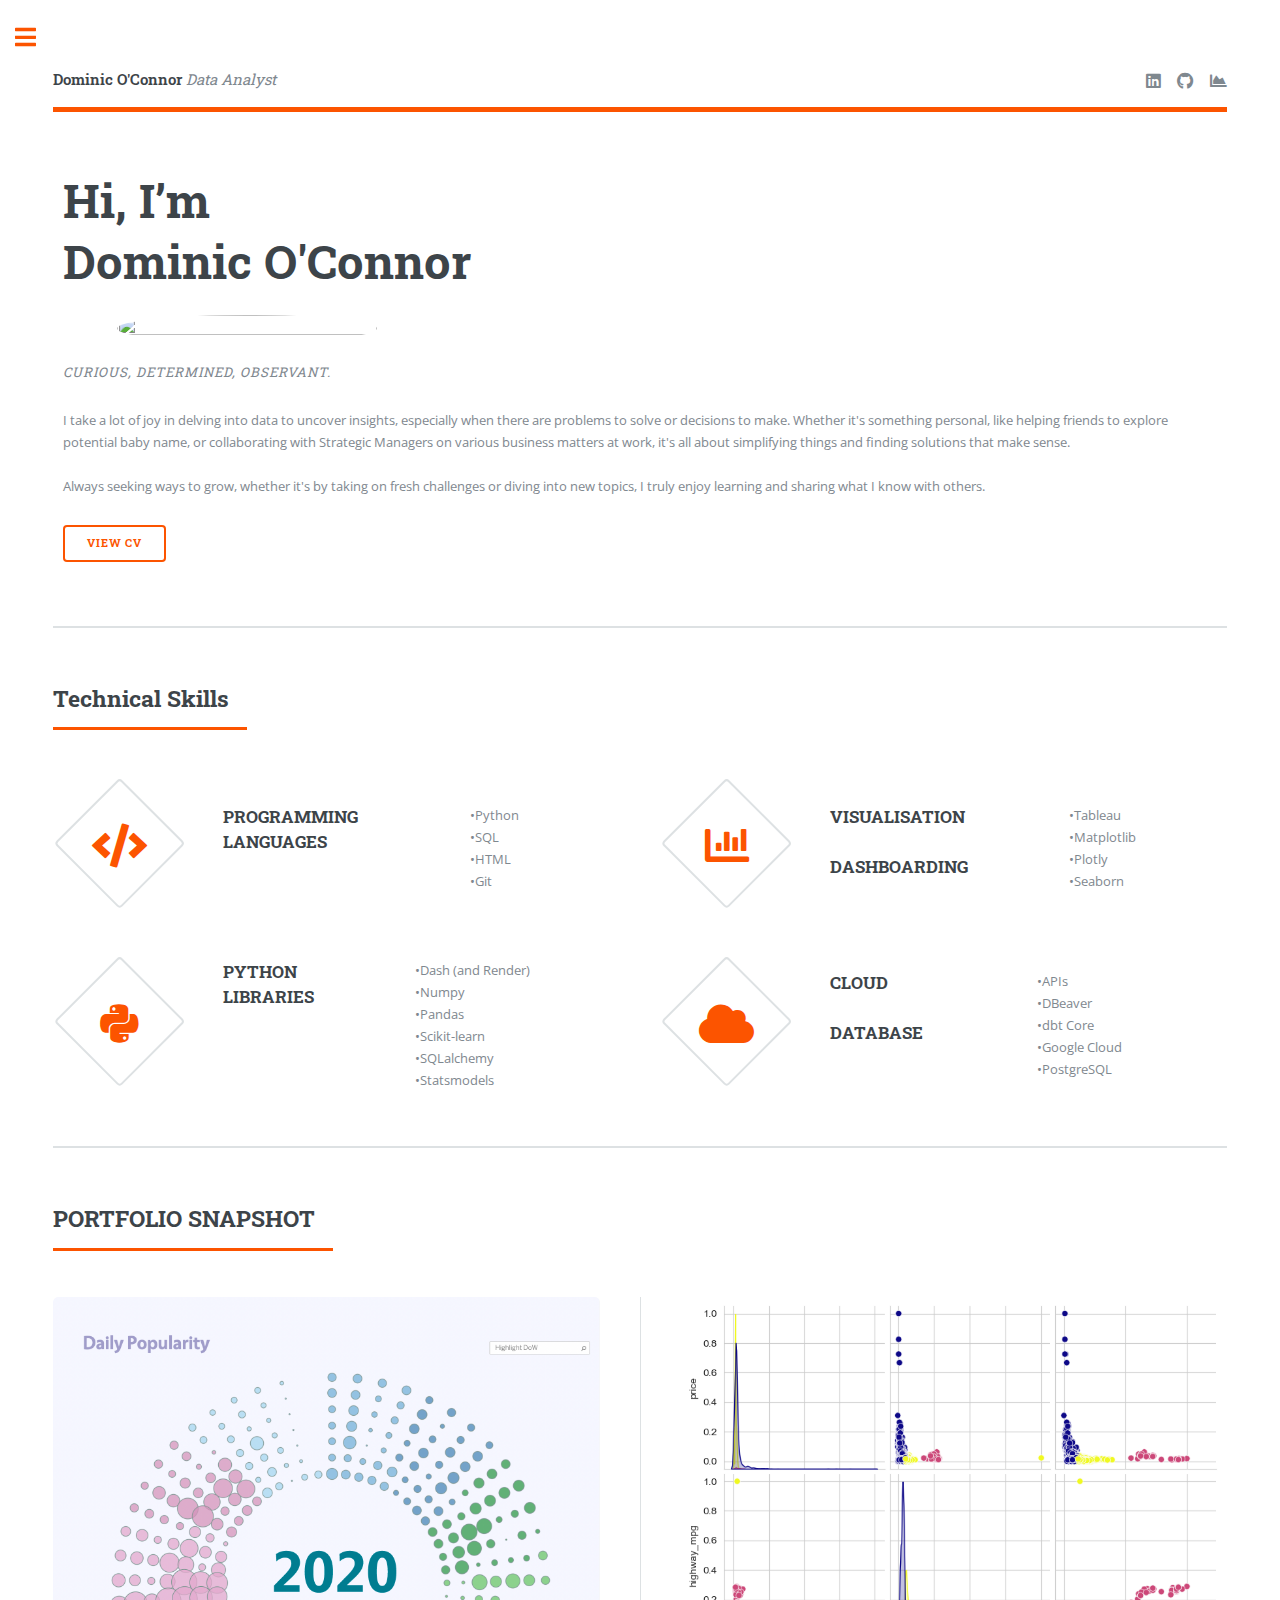
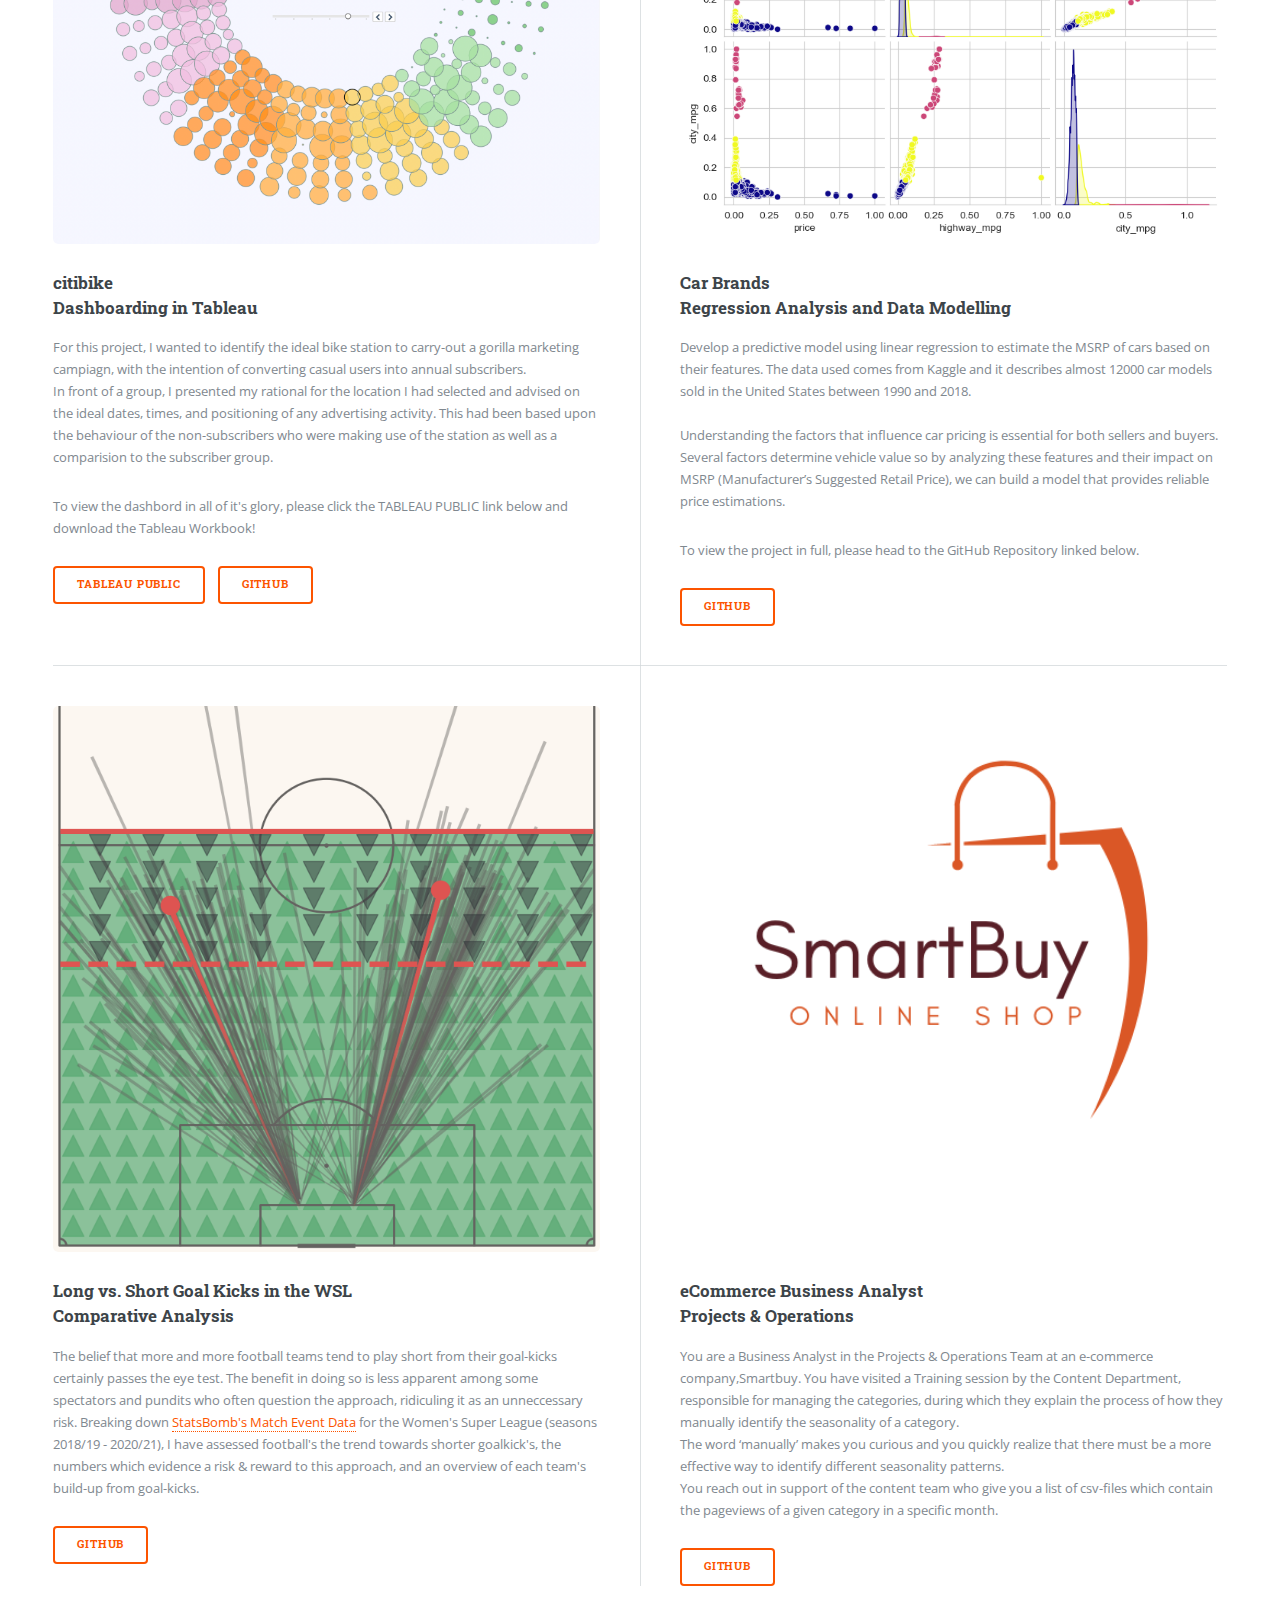
==== commit 96033b25: "homepage update" ====
--- a/index.html
+++ b/index.html
@@ -75,7 +75,12 @@
 									</span>
                                     <p><i>Curious, determined, observant.</i></p>
                                 </header>
-                                <p>I take a lot of joy in delving into data to uncover insights, especially when there are problems to solve or decisions to make. Whether it's something personal, like helping friends in choosing their baby's name, or collaborating with Strategic Managers on various business matters at work, it's all about simplifying things and finding solutions that make sense.<br /><br />Always seeking ways to grow, whether it's by taking on fresh challenges or diving into new topics, I truly enjoy learning and sharing what I know with others.</p>
+                                <p>I take a lot of joy in delving into data to uncover insights, especially when there are problems to solve or decisions to make. 
+									Whether it's something personal, like helping friends to explore potential baby name, or collaborating with Strategic Managers on various business matters at work, 
+									it's all about simplifying things and finding solutions that make sense.<br />
+									<br />
+									Always seeking ways to grow, whether it's by taking on fresh challenges or diving into new topics, 
+									I truly enjoy learning and sharing what I know with others.</p>
                                 <ul class="actions">
                                     <li><a href="https://drive.google.com/file/d/100K8u-J4rT_ey2zzI8saqtBsIDunyB8M/view?usp=sharing" class="button big">View CV</a></li>
                                 </ul>
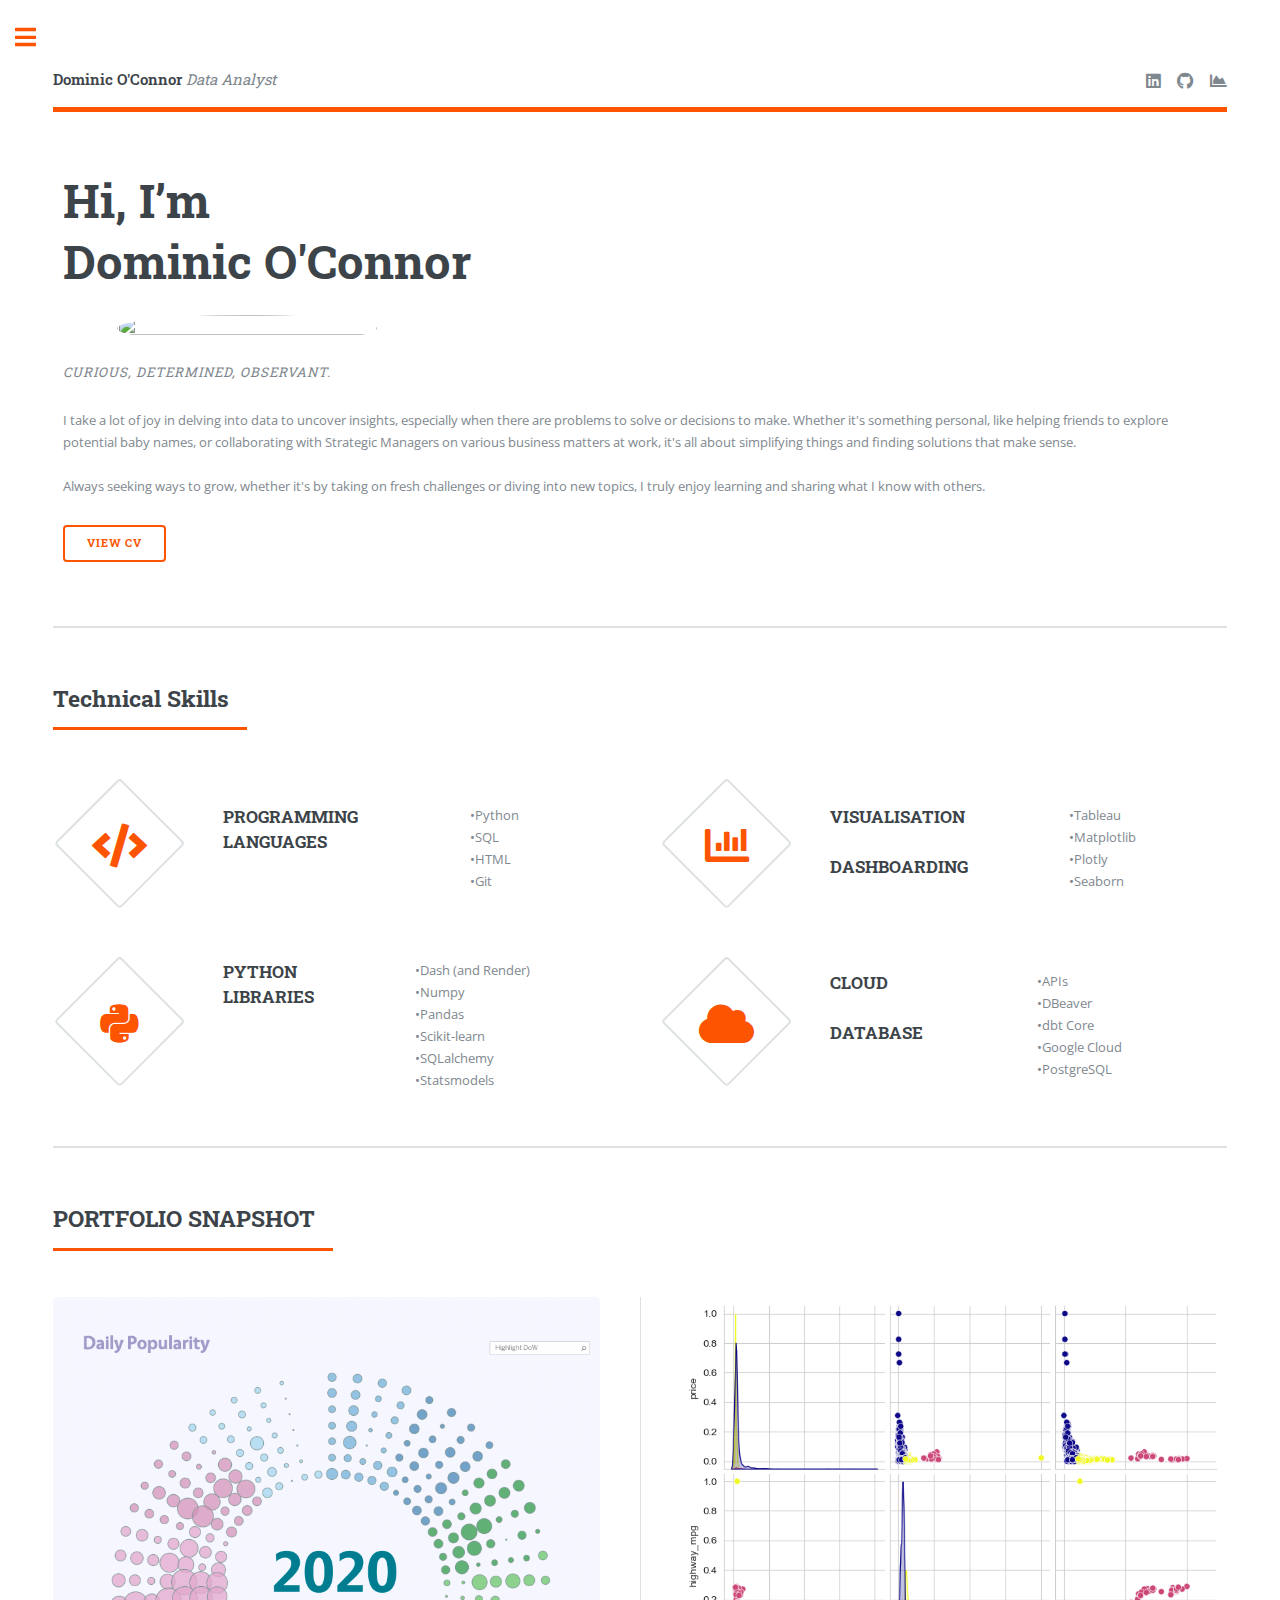
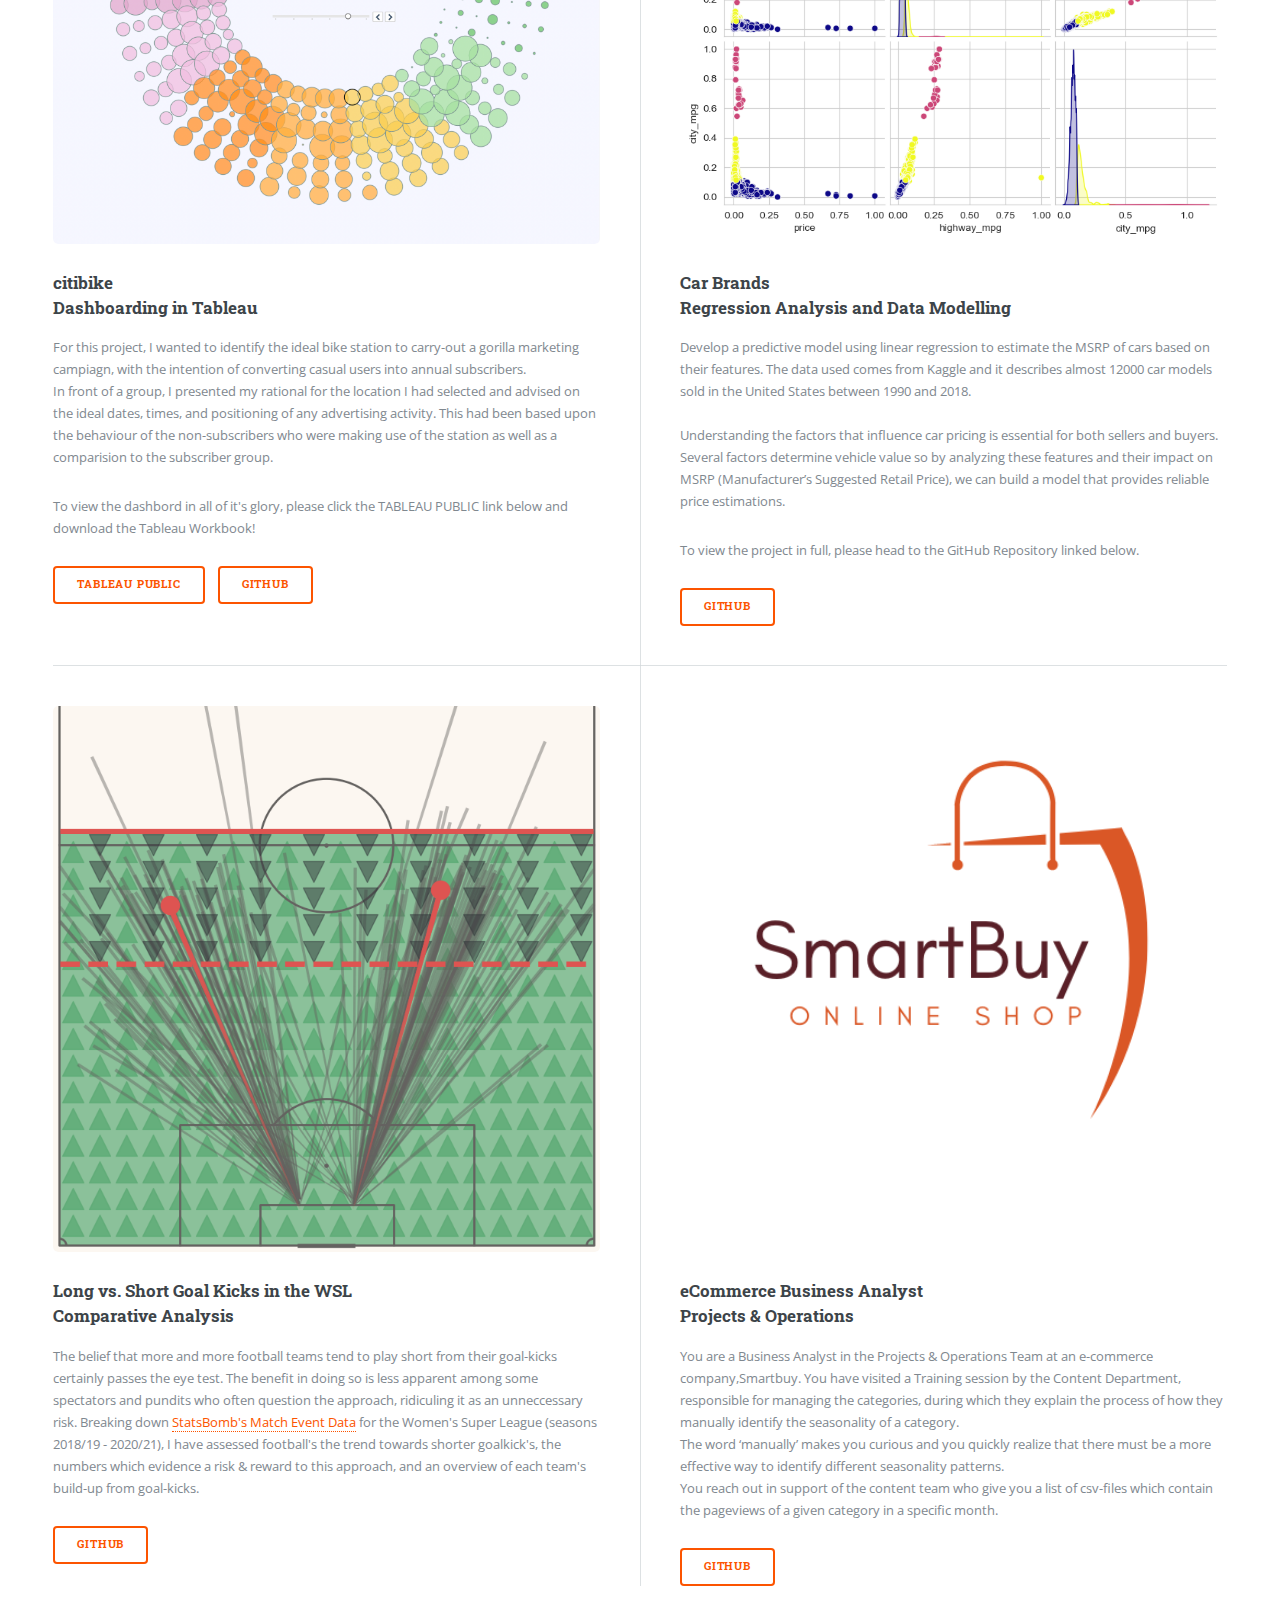
==== commit 7262652a: "homepage edit" ====
--- a/index.html
+++ b/index.html
@@ -76,7 +76,7 @@
                                     <p><i>Curious, determined, observant.</i></p>
                                 </header>
                                 <p>I take a lot of joy in delving into data to uncover insights, especially when there are problems to solve or decisions to make. 
-									Whether it's something personal, like helping friends to explore potential baby name, or collaborating with Strategic Managers on various business matters at work, 
+									Whether it's something personal, like helping friends to explore potential baby names, or collaborating with Strategic Managers on various business matters at work, 
 									it's all about simplifying things and finding solutions that make sense.<br />
 									<br />
 									Always seeking ways to grow, whether it's by taking on fresh challenges or diving into new topics, 
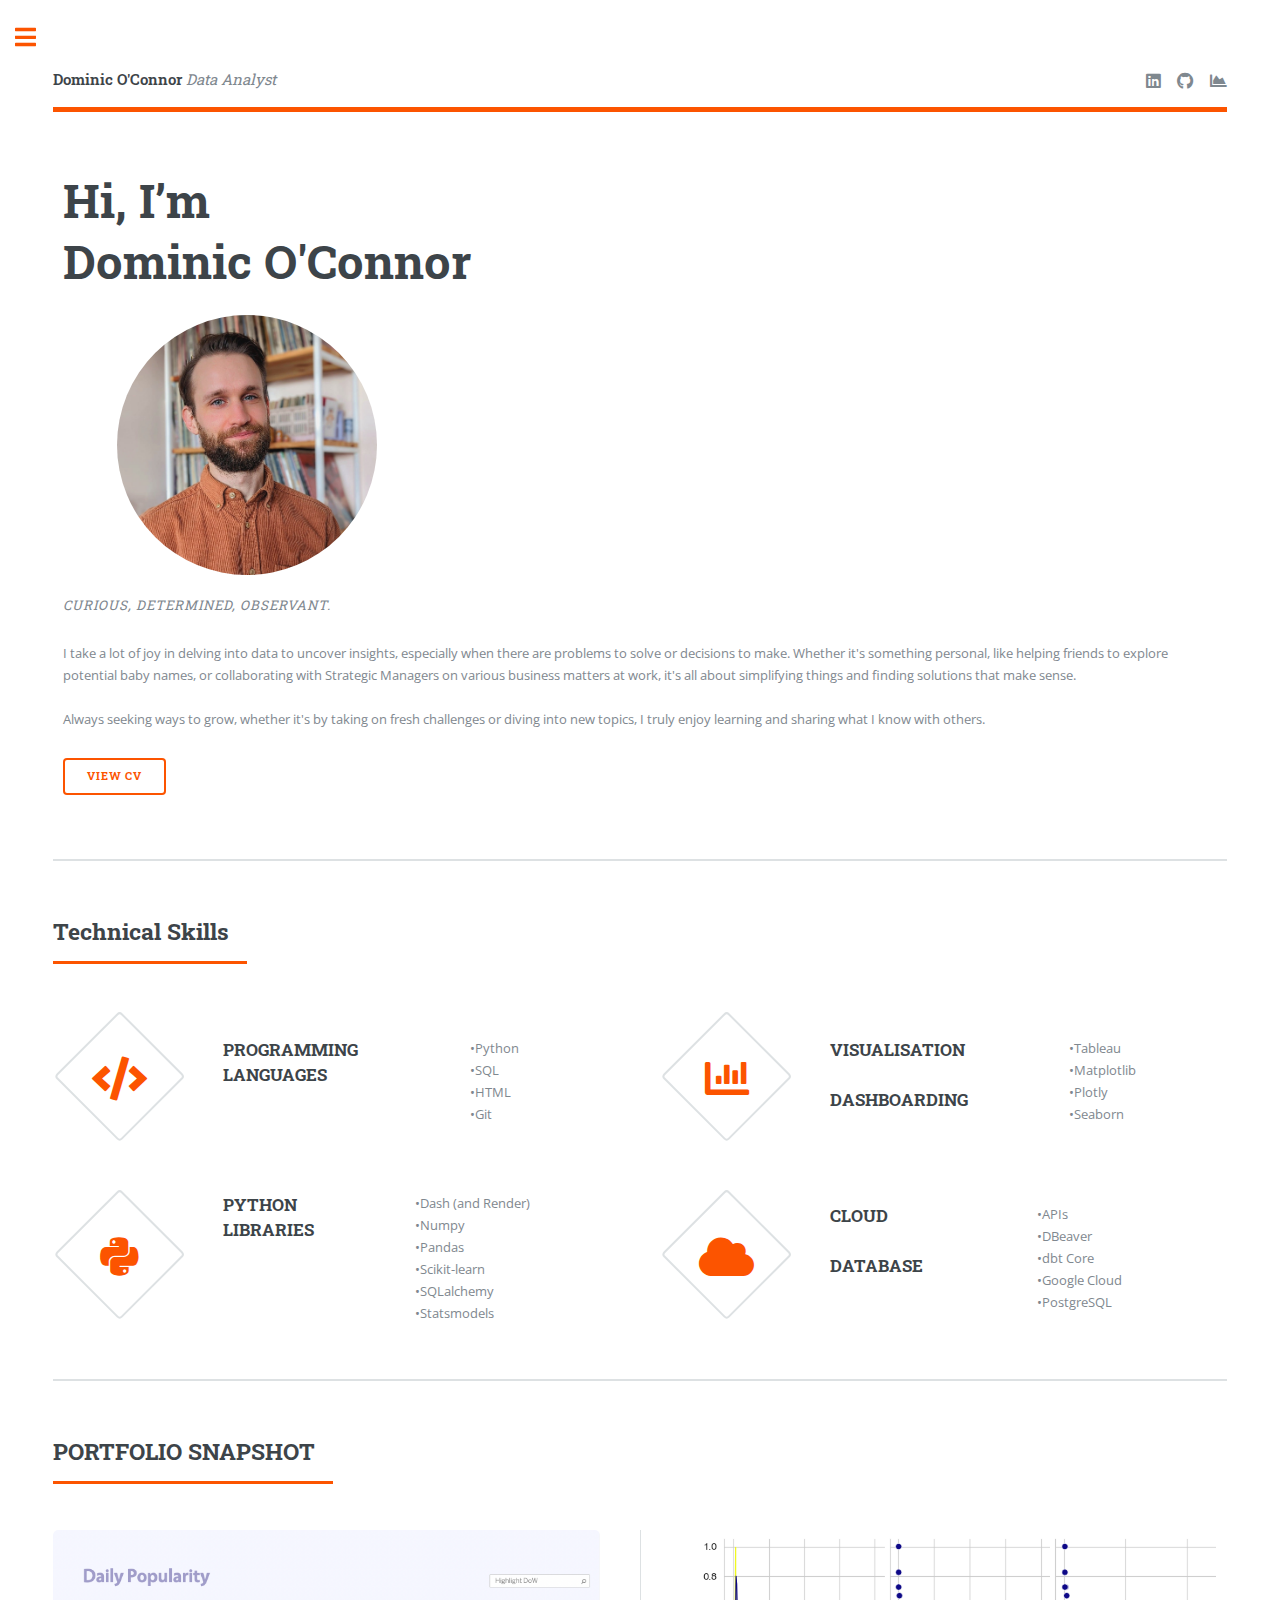
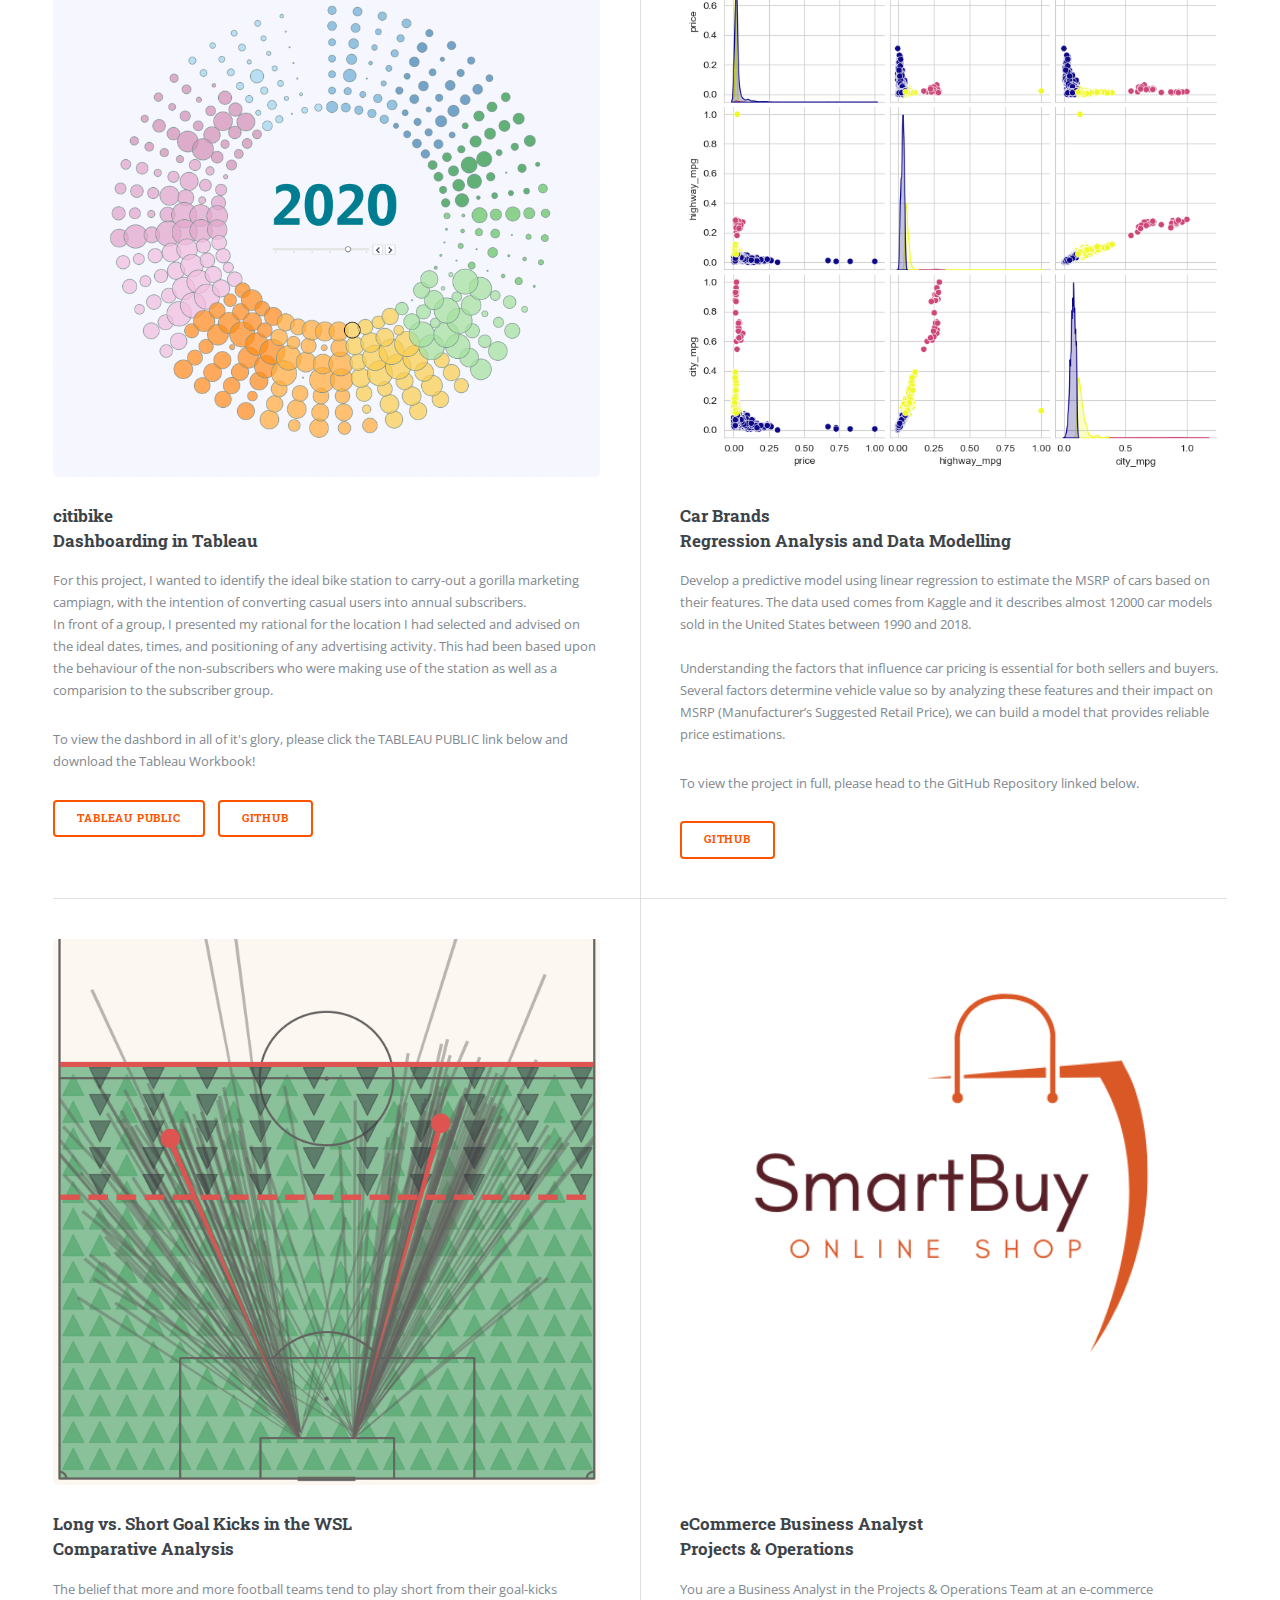
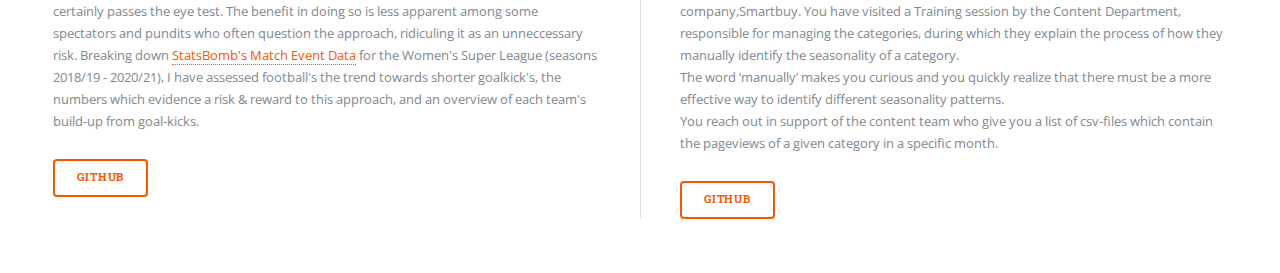
==== commit 1ae691a9: "new image" ====
--- a/index.html
+++ b/index.html
@@ -71,7 +71,7 @@
                                         Dominic O'Connor
                                     </h1>
 									<span class="image object">
-										<img src="https://media.licdn.com/dms/image/D4E03AQFtPS8UwrPFDA/profile-displayphoto-shrink_400_400/0/1677434309975?e=1720656000&v=beta&t=kcJANQjPfqrZ8H5H9mLV_hYFiidz7Fue8SlRc5HtqXQ" alt="" />
+										<img src="images/pic05.jpeg" alt=""/>
 									</span>
                                     <p><i>Curious, determined, observant.</i></p>
                                 </header>
